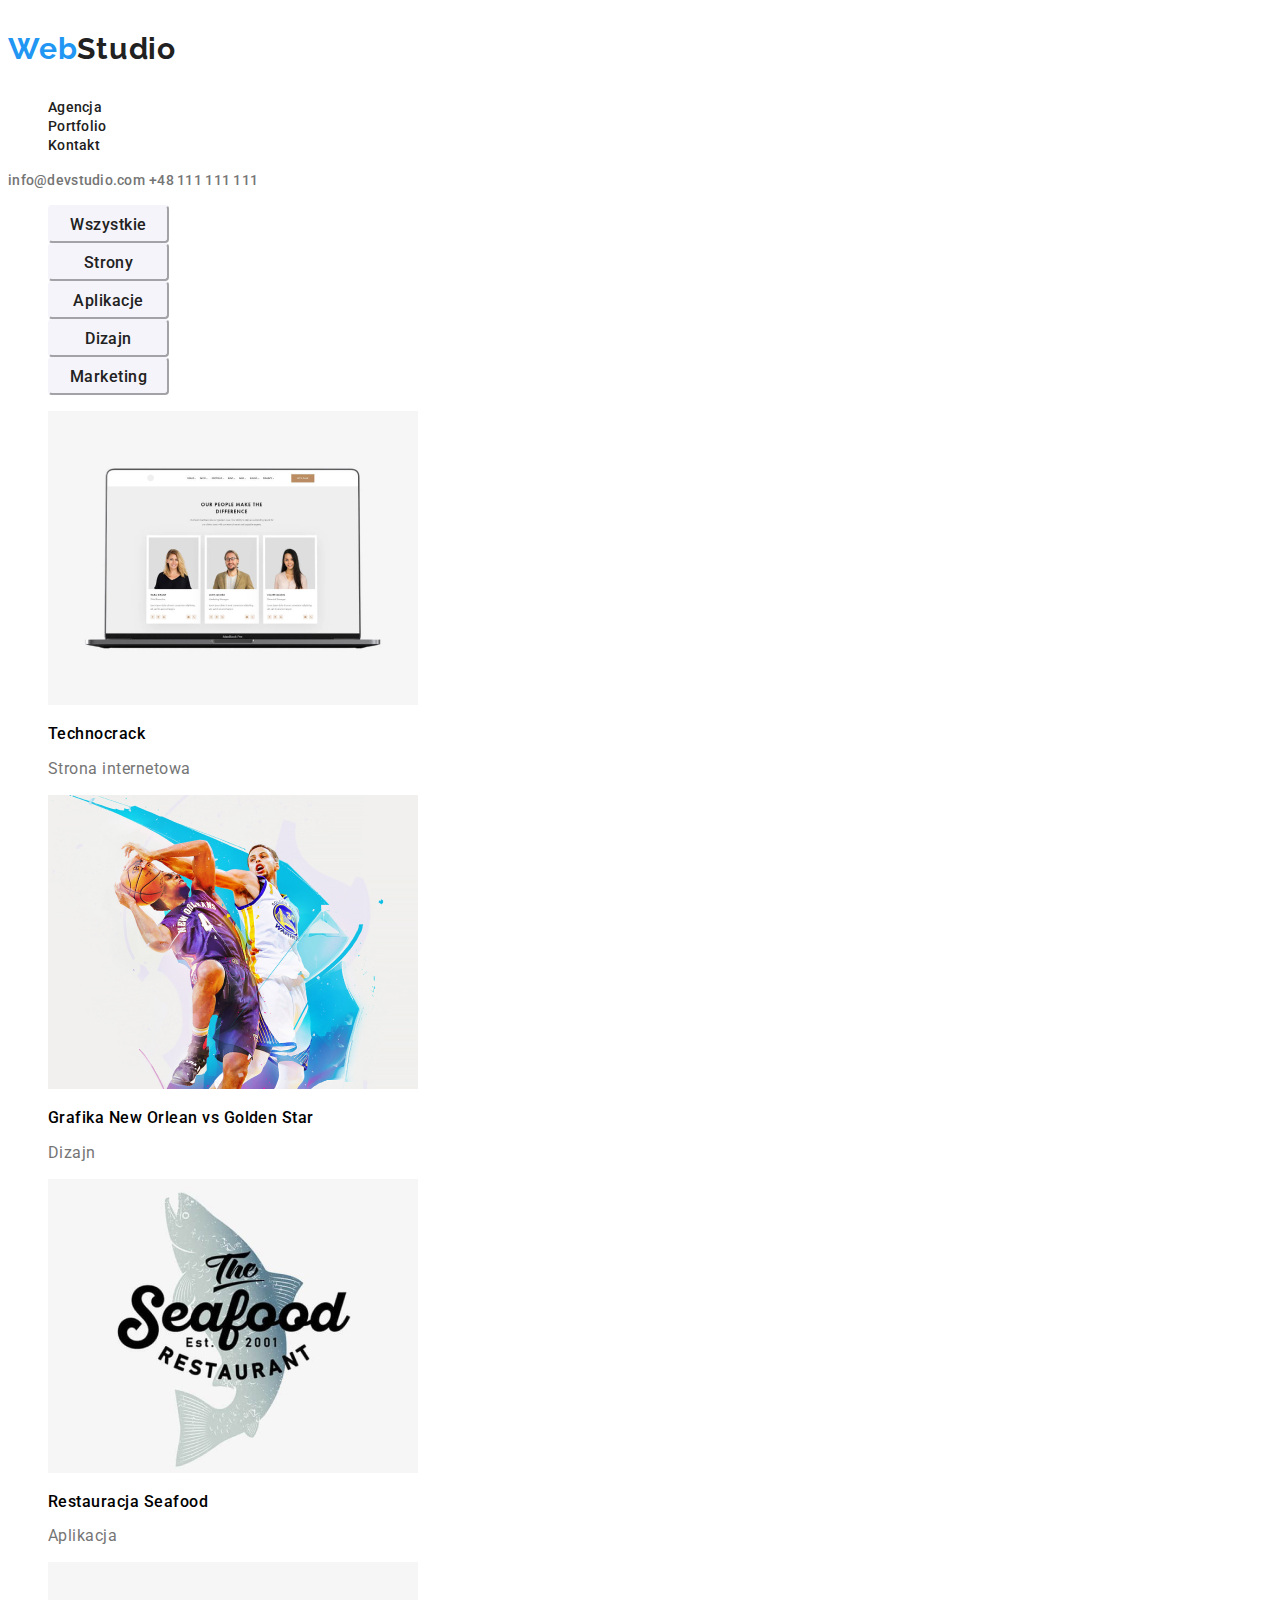
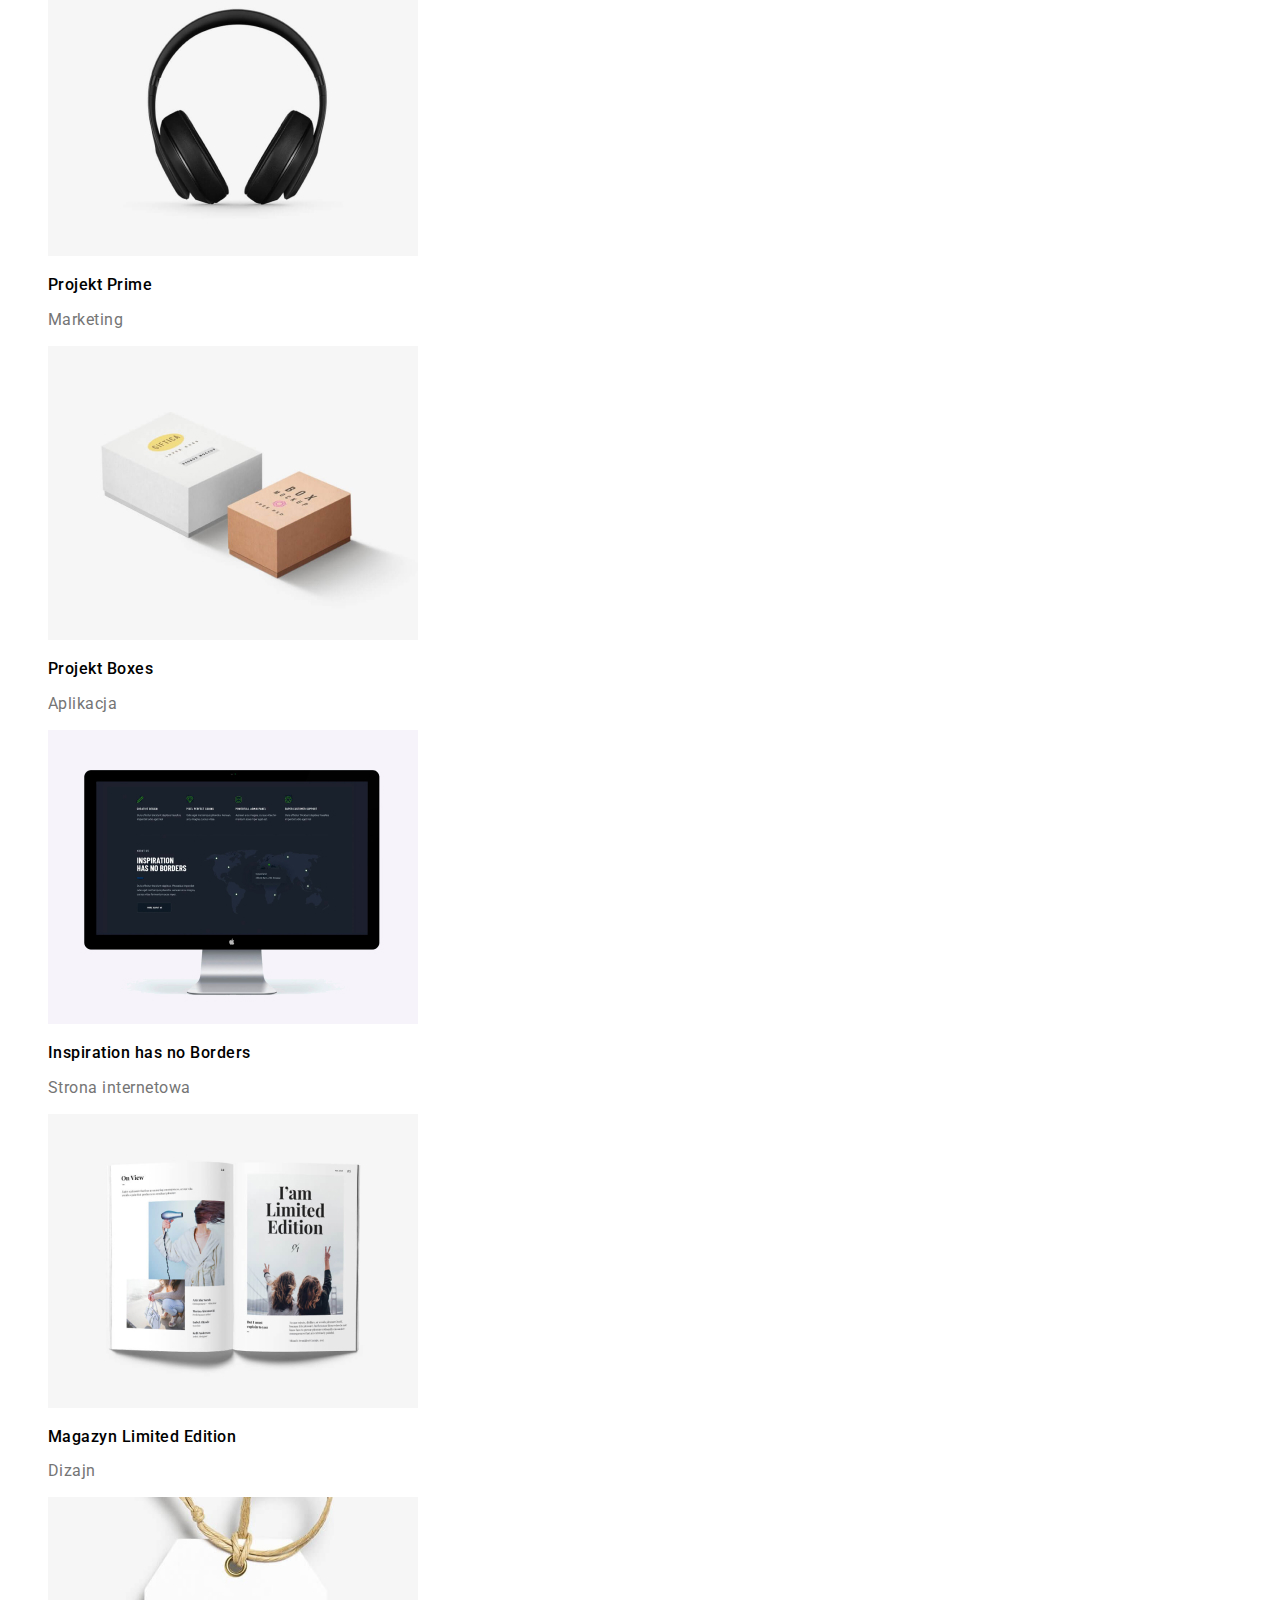
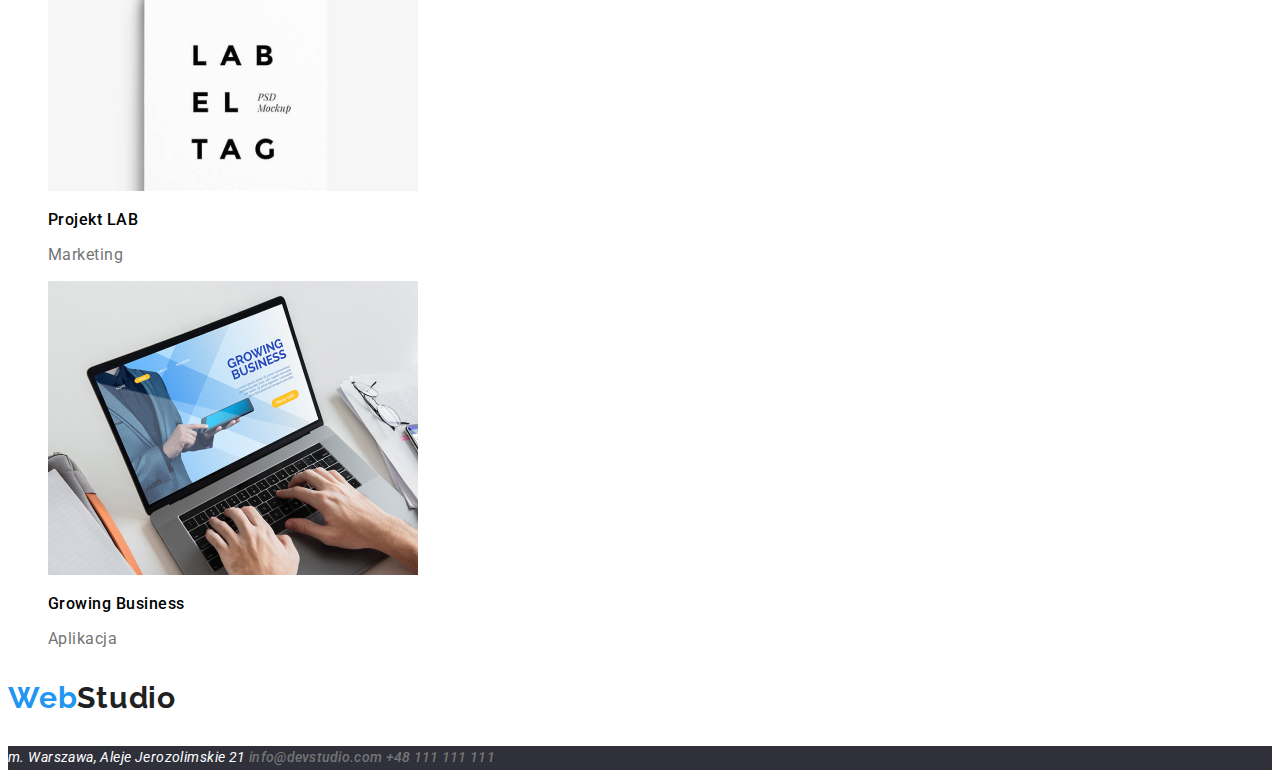
==== portfolio.html @ 77fe6448 "Add files via upload" ====
<!DOCTYPE html>
<html lang="pl">
    <head>
        <meta charset="UTF-8" />
        <meta http-equiv="X-UA-Compatible" content="IE=edge" />
        <meta name="viewport" content="width=device-width, initial-scale=1.0" />
        <title>WebStudio</title>
        <link rel="stylesheet" href="css/styles.css" />
        <link rel="preconnect" href="https://fonts.googleapis.com" />
        <link rel="preconnect" href="https://fonts.gstatic.com" crossorigin />
        <link
            href="https://fonts.googleapis.com/css2?family=Raleway:wght@700&family=Roboto:wght@400;500;700;900&display=swap"
            rel="stylesheet"
        />
    </head>
    <body>
        <header>
            <a href="index.html" class="logo-header">
                <h3><span class="logo-color">Web</span>Studio</h3></a
            >
            <nav>
                <ul>
                    <li><a href="#agencja" class="nav-links">Agencja</a></li>
                    <li>
                        <a href="portfolio.html" class="nav-links">Portfolio</a>
                    </li>
                    <li><a href="#kontakt" class="nav-links">Kontakt</a></li>
                </ul>
            </nav>
            <a href="mail:info@devstudio.com" class="contact-link"
                >info@devstudio.com</a
            >
            <a href="tel:+48111111111" class="contact-link">+48 111 111 111</a>
        </header>
        <main>
            <ul>
                <li>
                    <button type="button" class="portfolio-filter pointer">
                        Wszystkie
                    </button>
                </li>
                <li>
                    <button type="button" class="portfolio-filter pointer">
                        Strony
                    </button>
                </li>
                <li>
                    <button type="button" class="portfolio-filter pointer">
                        Aplikacje
                    </button>
                </li>
                <li>
                    <button type="button" class="portfolio-filter pointer">
                        Dizajn
                    </button>
                </li>
                <li>
                    <button type="button" class="portfolio-filter pointer">
                        Marketing
                    </button>
                </li>
            </ul>
            <section>
                <ul>
                    <li>
                        <div>
                            <img
                                src="images/main/portoflio/1technologia.jpg"
                                alt="Laptop z wyswietlona strona internetowa"
                                width="370"
                                height="294"
                            />
                            <p class="product-name">Technocrack</p>
                            <p class="product-field">Strona internetowa</p>
                        </div>
                    </li>
                    <li>
                        <div>
                            <img
                                src="images/main/portoflio/2grafika.jpg"
                                alt="Laptop z wyswietlona strona internetowa"
                                width="370"
                                height="294"
                            />
                            <p class="product-name">
                                Grafika New Orlean vs Golden Star
                            </p>
                            <p class="product-field">Dizajn</p>
                        </div>
                    </li>
                    <li>
                        <div>
                            <img
                                src="images/main/portoflio/3restauracja.jpg"
                                alt="Laptop z wyswietlona strona internetowa"
                                width="370"
                                height="294"
                            />
                            <p class="product-name">Restauracja Seafood</p>
                            <p class="product-field">Aplikacja</p>
                        </div>
                    </li>
                    <li>
                        <div>
                            <img
                                src="images/main/portoflio/4projektprime.jpg"
                                alt="Laptop z wyswietlona strona internetowa"
                                width="370"
                                height="294"
                            />
                            <p class="product-name">Projekt Prime</p>
                            <p class="product-field">Marketing</p>
                        </div>
                    </li>
                    <li>
                        <div>
                            <img
                                src="images/main/portoflio/5projektbox.jpg"
                                alt="Laptop z wyswietlona strona internetowa"
                                width="370"
                                height="294"
                            />
                            <p class="product-name">Projekt Boxes</p>
                            <p class="product-field">Aplikacja</p>
                        </div>
                    </li>
                    <li>
                        <div>
                            <img
                                src="images/main/portoflio/6inspiration.jpg"
                                alt="Laptop z wyswietlona strona internetowa"
                                width="370"
                                height="294"
                            />
                            <p class="product-name">
                                Inspiration has no Borders
                            </p>
                            <p class="product-field">Strona internetowa</p>
                        </div>
                    </li>
                    <li>
                        <div>
                            <img
                                src="images/main/portoflio/7magazyn.jpg"
                                alt="Laptop z wyswietlona strona internetowa"
                                width="370"
                                height="294"
                            />
                            <p class="product-name">Magazyn Limited Edition</p>
                            <p class="product-field">Dizajn</p>
                        </div>
                    </li>
                    <li>
                        <div>
                            <img
                                src="images/main/portoflio/8projektlab.jpg"
                                alt="Laptop z wyswietlona strona internetowa"
                                width="370"
                                height="294"
                            />
                            <p class="product-name">Projekt LAB</p>
                            <p class="product-field">Marketing</p>
                        </div>
                    </li>
                    <li>
                        <div>
                            <img
                                src="images/main/portoflio/9growing.jpg"
                                alt="Laptop z wyswietlona strona internetowa"
                                width="370"
                                height="294"
                            />
                            <p class="product-name">Growing Business</p>
                            <p class="product-field">Aplikacja</p>
                        </div>
                    </li>
                </ul>
            </section>
        </main>
        <footer>
            <a href="index.html" class="logo-header"
                ><h3 class="logo"><span class="logo-color">Web</span>Studio</h3>
            </a>
            <address class="address-text">
                m. Warszawa, Aleje Jerozolimskie 21

                <a href="mail:info@devstudio.com" class="contact-link"
                    >info@devstudio.com</a
                >
                <a href="tel:+48111111111" class="contact-link"
                    >+48 111 111 111</a
                >
            </address>
        </footer>
    </body>
</html>
---- css/styles.css ----
:root {
    --brand-color: #212121;
}
body {
    font-family: "Roboto", sans-serif;
    color: var (--brand-color);
}
ul {
    list-style-type: none;
}
.logo-color {
    color: #2196f3;
}

.logo-header {
    font-family: "Raleway";
    font-weight: 700;
    font-size: 26px;
    line-height: 1.19;
    letter-spacing: 0.03em;
    text-decoration: none;
    color: var(--brand-color);
}

.pointer {
    cursor: pointer;
}
.nav-links {
    font-weight: 500;
    font-size: 14px;
    line-height: 16px;
    letter-spacing: 0.02em;
    text-decoration: none;
    color: var(--brand-color);
}

.nav-links:hover {
    color: #2196f3;
}

.contact-link {
    font-weight: 500;
    font-size: 14px;
    line-height: 16px;
    letter-spacing: 0.02em;
    text-decoration: none;
    color: #757575;
}

.contact-link:hover {
    color: #2196f3;
}
.contact-link:focus {
    color: #2196f3;
}

.main-claim {
    font-weight: 900;
    font-size: 44px;
    line-height: 1.36;
    text-align: center;
    letter-spacing: 0.06em;
    text-transform: uppercase;

    color: #ffffff;
    background-color: #2f303a;
}

.first-cta {
    background: #2196f3;
    box-shadow: 0px 4px 4px rgba(0, 0, 0, 0.15);
    border-radius: 4px;
    border-color: #2196f3;
    width: 200px;
    height: 50px;

    font-weight: 700;
    font-size: 16px;
    line-height: 1.88;
    display: flex;
    align-items: center;
    text-align: center;
    letter-spacing: 0.06em;

    color: #ffffff;

    padding-left: 42px;
}

.article-title {
    font-weight: 700;
    font-size: 14px;
    line-height: 1.14;
    letter-spacing: 0.03em;
    text-transform: uppercase;
}

.article-text {
    font-size: 14px;
    line-height: 1.71;
    letter-spacing: 0.03em;
    color: #757575;
}

.section-title {
    font-weight: 700;
    font-size: 36px;
    line-height: 1.16;
    text-align: center;
    letter-spacing: 0.03em;
}

.person-name {
    font-weight: 500;
    font-size: 16px;
    line-height: 1.18;
    text-align: center;
    letter-spacing: 0.03em;
}

.person-position {
    font-size: 16px;
    line-height: 1.18;
    text-align: center;
    letter-spacing: 0.03em;
    color: #757575;
}

.address-text {
    font-size: 14px;
    line-height: 1.71;

    letter-spacing: 0.03em;
    background-color: #2f303a;
    color: #ffffff;
}

.product-name {
    font-weight: 500;
    font-size: 16px;
    line-height: 1.18;
    text-align: left;
    letter-spacing: 0.03em;
}

.product-field {
    font-size: 16px;
    line-height: 1.18;
    text-align: left;
    letter-spacing: 0.03em;
    color: #757575;
}

.portfolio-filter {
    background: #f5f4fa;
    border-radius: 4px;
    border-color: #f5f4fa;
    width: 121px;
    height: 38px;

    font-family: "Roboto";

    font-weight: 500;
    font-size: 16px;
    line-height: 1, 62;

    text-align: center;
    letter-spacing: 0.03em;

    color: var(--brand-color);
}

.portfolio-filter:active {
    background: #2196f3;
    box-shadow: 0px 3px 1px rgba(0, 0, 0, 0.1), 0px 1px 2px rgba(0, 0, 0, 0.08),
        0px 2px 2px rgba(0, 0, 0, 0.12);
    border-radius: 4px;
    border-color: #2196f3;

    font-family: "Roboto";

    font-weight: 500;
    font-size: 16px;
    line-height: 1.62;

    text-align: center;
    letter-spacing: 0.03em;

    color: #ffffff;
}
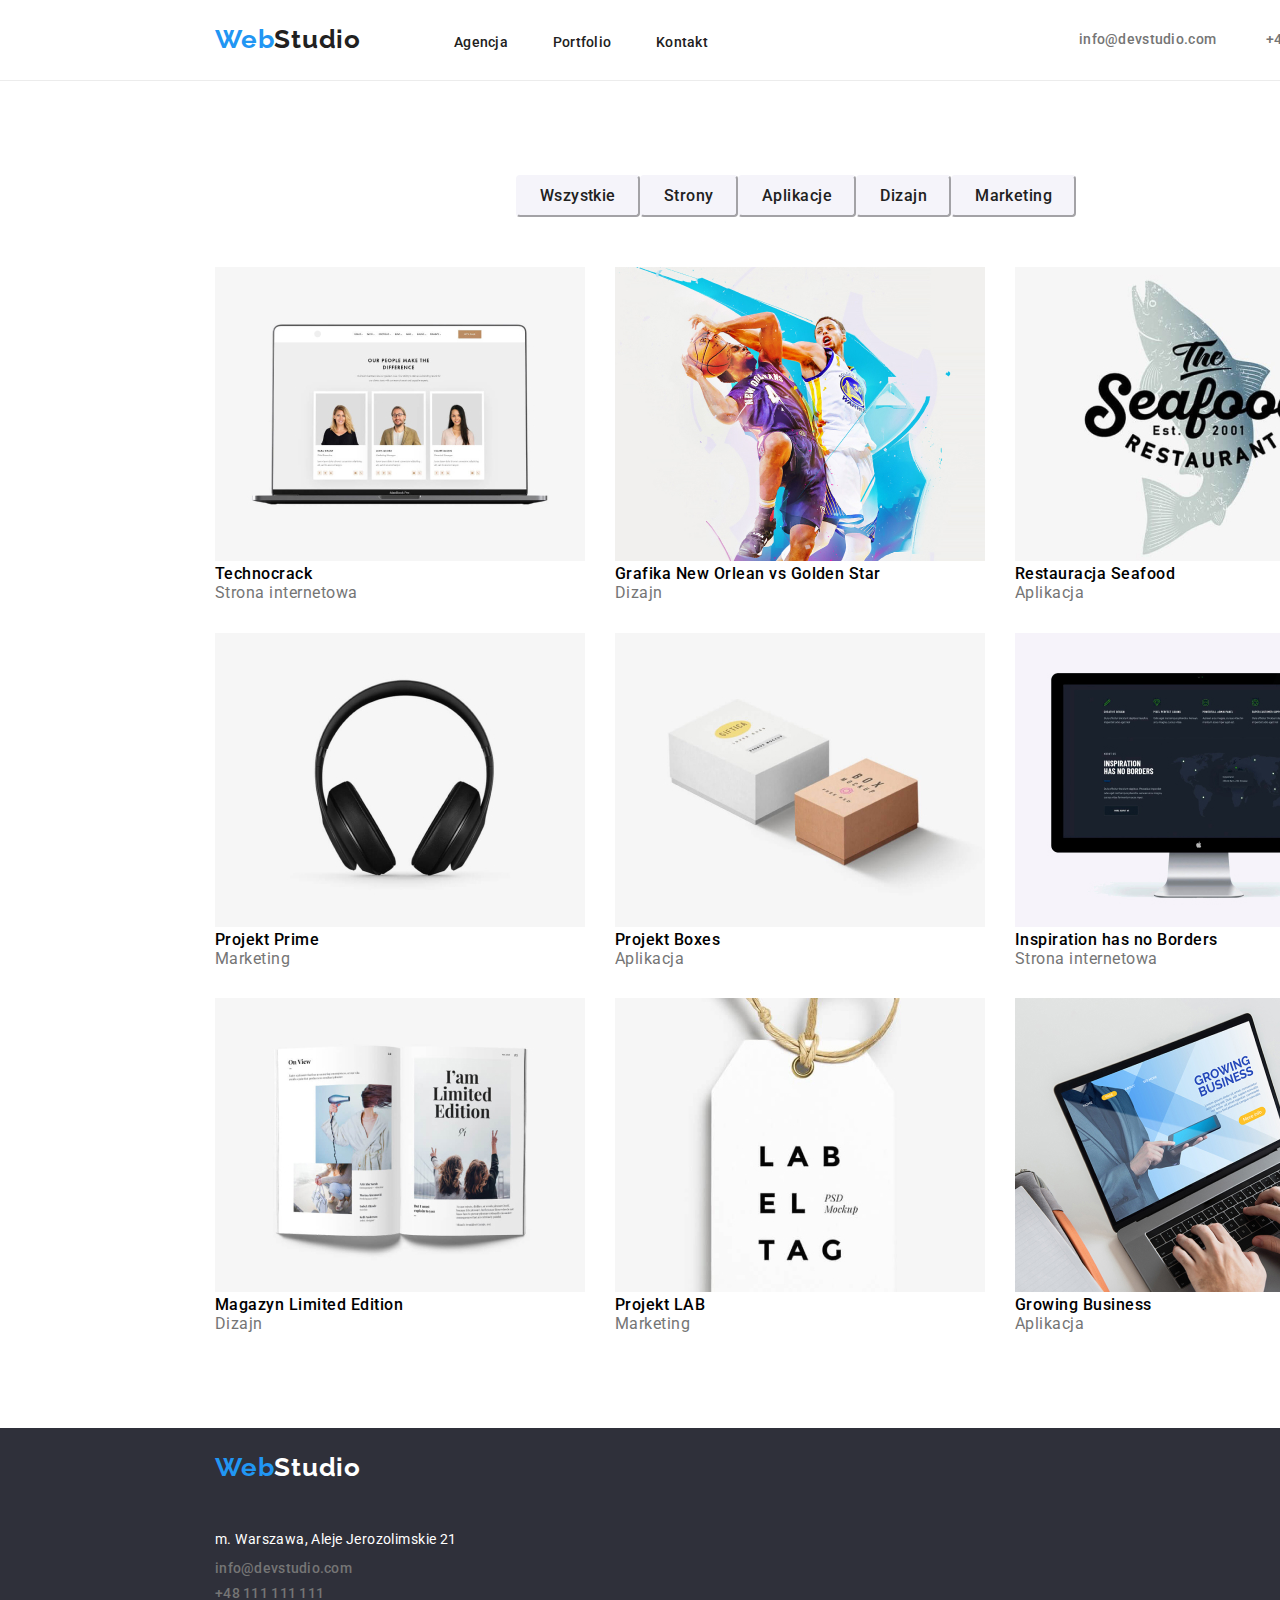
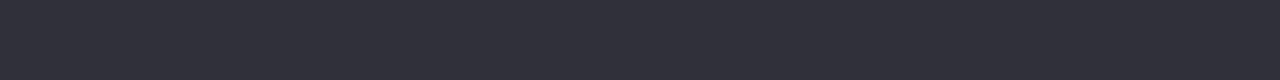
==== commit c4cb5629: "update files" ====
--- a/portfolio.html
+++ b/portfolio.html
@@ -14,183 +14,233 @@
         />
     </head>
     <body>
-        <header>
-            <a href="index.html" class="logo-header">
-                <h3><span class="logo-color">Web</span>Studio</h3></a
-            >
-            <nav>
-                <ul>
-                    <li><a href="#agencja" class="nav-links">Agencja</a></li>
-                    <li>
-                        <a href="portfolio.html" class="nav-links">Portfolio</a>
-                    </li>
-                    <li><a href="#kontakt" class="nav-links">Kontakt</a></li>
+        <div class="wrapper">
+            <header>
+                <div class="header-section">
+                    <a href="index.html" class="logo-header">
+                        <h3><span class="logo-color">Web</span>Studio</h3></a
+                    >
+                    <nav>
+                        <ul class="menu-list">
+                            <li>
+                                <a href="#agencja" class="nav-links agencja"
+                                    >Agencja</a
+                                >
+                            </li>
+                            <li>
+                                <a
+                                    href="portfolio.html"
+                                    class="nav-links portfolio"
+                                    >Portfolio</a
+                                >
+                            </li>
+                            <li>
+                                <a href="#kontakt" class="nav-links kontakt"
+                                    >Kontakt</a
+                                >
+                            </li>
+                        </ul>
+                    </nav>
+                    <a
+                        href="mail:info@devstudio.com"
+                        class="contact-link-header mail"
+                        >info@devstudio.com</a
+                    >
+                    <a href="tel:+48111111111" class="contact-link-header tel"
+                        >+48 111 111 111</a
+                    >
+                </div>
+            </header>
+
+            <main>
+                <ul class="portfolio-filter">
+                    <li>
+                        <button
+                            type="button"
+                            class="portfolio-button-filter pointer"
+                        >
+                            Wszystkie
+                        </button>
+                    </li>
+                    <li>
+                        <button
+                            type="button"
+                            class="portfolio-button-filter pointer"
+                        >
+                            Strony
+                        </button>
+                    </li>
+                    <li>
+                        <button
+                            type="button"
+                            class="portfolio-button-filter pointer"
+                        >
+                            Aplikacje
+                        </button>
+                    </li>
+                    <li>
+                        <button
+                            type="button"
+                            class="portfolio-button-filter pointer"
+                        >
+                            Dizajn
+                        </button>
+                    </li>
+                    <li>
+                        <button
+                            type="button"
+                            class="portfolio-button-filter pointer"
+                        >
+                            Marketing
+                        </button>
+                    </li>
                 </ul>
-            </nav>
-            <a href="mail:info@devstudio.com" class="contact-link"
-                >info@devstudio.com</a
-            >
-            <a href="tel:+48111111111" class="contact-link">+48 111 111 111</a>
-        </header>
-        <main>
-            <ul>
-                <li>
-                    <button type="button" class="portfolio-filter pointer">
-                        Wszystkie
-                    </button>
-                </li>
-                <li>
-                    <button type="button" class="portfolio-filter pointer">
-                        Strony
-                    </button>
-                </li>
-                <li>
-                    <button type="button" class="portfolio-filter pointer">
-                        Aplikacje
-                    </button>
-                </li>
-                <li>
-                    <button type="button" class="portfolio-filter pointer">
-                        Dizajn
-                    </button>
-                </li>
-                <li>
-                    <button type="button" class="portfolio-filter pointer">
-                        Marketing
-                    </button>
-                </li>
-            </ul>
-            <section>
-                <ul>
-                    <li>
-                        <div>
-                            <img
-                                src="images/main/portoflio/1technologia.jpg"
-                                alt="Laptop z wyswietlona strona internetowa"
-                                width="370"
-                                height="294"
-                            />
-                            <p class="product-name">Technocrack</p>
-                            <p class="product-field">Strona internetowa</p>
-                        </div>
-                    </li>
-                    <li>
-                        <div>
-                            <img
-                                src="images/main/portoflio/2grafika.jpg"
-                                alt="Laptop z wyswietlona strona internetowa"
-                                width="370"
-                                height="294"
-                            />
-                            <p class="product-name">
-                                Grafika New Orlean vs Golden Star
-                            </p>
-                            <p class="product-field">Dizajn</p>
-                        </div>
-                    </li>
-                    <li>
-                        <div>
-                            <img
-                                src="images/main/portoflio/3restauracja.jpg"
-                                alt="Laptop z wyswietlona strona internetowa"
-                                width="370"
-                                height="294"
-                            />
-                            <p class="product-name">Restauracja Seafood</p>
-                            <p class="product-field">Aplikacja</p>
-                        </div>
-                    </li>
-                    <li>
-                        <div>
-                            <img
-                                src="images/main/portoflio/4projektprime.jpg"
-                                alt="Laptop z wyswietlona strona internetowa"
-                                width="370"
-                                height="294"
-                            />
-                            <p class="product-name">Projekt Prime</p>
-                            <p class="product-field">Marketing</p>
-                        </div>
-                    </li>
-                    <li>
-                        <div>
-                            <img
-                                src="images/main/portoflio/5projektbox.jpg"
-                                alt="Laptop z wyswietlona strona internetowa"
-                                width="370"
-                                height="294"
-                            />
-                            <p class="product-name">Projekt Boxes</p>
-                            <p class="product-field">Aplikacja</p>
-                        </div>
-                    </li>
-                    <li>
-                        <div>
-                            <img
-                                src="images/main/portoflio/6inspiration.jpg"
-                                alt="Laptop z wyswietlona strona internetowa"
-                                width="370"
-                                height="294"
-                            />
-                            <p class="product-name">
-                                Inspiration has no Borders
-                            </p>
-                            <p class="product-field">Strona internetowa</p>
-                        </div>
-                    </li>
-                    <li>
-                        <div>
-                            <img
-                                src="images/main/portoflio/7magazyn.jpg"
-                                alt="Laptop z wyswietlona strona internetowa"
-                                width="370"
-                                height="294"
-                            />
-                            <p class="product-name">Magazyn Limited Edition</p>
-                            <p class="product-field">Dizajn</p>
-                        </div>
-                    </li>
-                    <li>
-                        <div>
-                            <img
-                                src="images/main/portoflio/8projektlab.jpg"
-                                alt="Laptop z wyswietlona strona internetowa"
-                                width="370"
-                                height="294"
-                            />
-                            <p class="product-name">Projekt LAB</p>
-                            <p class="product-field">Marketing</p>
-                        </div>
-                    </li>
-                    <li>
-                        <div>
-                            <img
-                                src="images/main/portoflio/9growing.jpg"
-                                alt="Laptop z wyswietlona strona internetowa"
-                                width="370"
-                                height="294"
-                            />
-                            <p class="product-name">Growing Business</p>
-                            <p class="product-field">Aplikacja</p>
-                        </div>
-                    </li>
-                </ul>
-            </section>
-        </main>
-        <footer>
-            <a href="index.html" class="logo-header"
-                ><h3 class="logo"><span class="logo-color">Web</span>Studio</h3>
-            </a>
-            <address class="address-text">
-                m. Warszawa, Aleje Jerozolimskie 21
+                <section>
+                    <div class="container">
+                        <ul class="card-set">
+                            <li class="card-item">
+                                <div>
+                                    <img
+                                        src="images/main/portoflio/1technologia.jpg"
+                                        alt="Laptop z wyswietlona strona internetowa"
+                                        width="370"
+                                        height="294"
+                                    />
+                                    <p class="product-name">Technocrack</p>
+                                    <p class="product-field">
+                                        Strona internetowa
+                                    </p>
+                                </div>
+                            </li>
+                            <li>
+                                <div>
+                                    <img
+                                        src="images/main/portoflio/2grafika.jpg"
+                                        alt="Laptop z wyswietlona strona internetowa"
+                                        width="370"
+                                        height="294"
+                                    />
+                                    <p class="product-name">
+                                        Grafika New Orlean vs Golden Star
+                                    </p>
+                                    <p class="product-field">Dizajn</p>
+                                </div>
+                            </li>
+                            <li>
+                                <div>
+                                    <img
+                                        src="images/main/portoflio/3restauracja.jpg"
+                                        alt="Laptop z wyswietlona strona internetowa"
+                                        width="370"
+                                        height="294"
+                                    />
+                                    <p class="product-name">
+                                        Restauracja Seafood
+                                    </p>
+                                    <p class="product-field">Aplikacja</p>
+                                </div>
+                            </li>
+                            <li>
+                                <div>
+                                    <img
+                                        src="images/main/portoflio/4projektprime.jpg"
+                                        alt="Laptop z wyswietlona strona internetowa"
+                                        width="370"
+                                        height="294"
+                                    />
+                                    <p class="product-name">Projekt Prime</p>
+                                    <p class="product-field">Marketing</p>
+                                </div>
+                            </li>
+                            <li>
+                                <div>
+                                    <img
+                                        src="images/main/portoflio/5projektbox.jpg"
+                                        alt="Laptop z wyswietlona strona internetowa"
+                                        width="370"
+                                        height="294"
+                                    />
+                                    <p class="product-name">Projekt Boxes</p>
+                                    <p class="product-field">Aplikacja</p>
+                                </div>
+                            </li>
+                            <li>
+                                <div>
+                                    <img
+                                        src="images/main/portoflio/6inspiration.jpg"
+                                        alt="Laptop z wyswietlona strona internetowa"
+                                        width="370"
+                                        height="294"
+                                    />
+                                    <p class="product-name">
+                                        Inspiration has no Borders
+                                    </p>
+                                    <p class="product-field">
+                                        Strona internetowa
+                                    </p>
+                                </div>
+                            </li>
+                            <li>
+                                <div>
+                                    <img
+                                        src="images/main/portoflio/7magazyn.jpg"
+                                        alt="Laptop z wyswietlona strona internetowa"
+                                        width="370"
+                                        height="294"
+                                    />
+                                    <p class="product-name">
+                                        Magazyn Limited Edition
+                                    </p>
+                                    <p class="product-field">Dizajn</p>
+                                </div>
+                            </li>
+                            <li>
+                                <div>
+                                    <img
+                                        src="images/main/portoflio/8projektlab.jpg"
+                                        alt="Laptop z wyswietlona strona internetowa"
+                                        width="370"
+                                        height="294"
+                                    />
+                                    <p class="product-name">Projekt LAB</p>
+                                    <p class="product-field">Marketing</p>
+                                </div>
+                            </li>
+                            <li>
+                                <div>
+                                    <img
+                                        src="images/main/portoflio/9growing.jpg"
+                                        alt="Laptop z wyswietlona strona internetowa"
+                                        width="370"
+                                        height="294"
+                                    />
+                                    <p class="product-name">Growing Business</p>
+                                    <p class="product-field">Aplikacja</p>
+                                </div>
+                            </li>
+                        </ul>
+                    </div>
+                </section>
+            </main>
+            <footer>
+                <div class="footer-section">
+                    <a href="#" class="logo-footer"
+                        ><h3><span class="logo-color">Web</span>Studio</h3>
+                    </a>
+                    <address class="address-text">
+                        m. Warszawa, Aleje Jerozolimskie 21
+                    </address>
 
-                <a href="mail:info@devstudio.com" class="contact-link"
-                    >info@devstudio.com</a
-                >
-                <a href="tel:+48111111111" class="contact-link"
-                    >+48 111 111 111</a
-                >
-            </address>
-        </footer>
+                    <a
+                        href="mail:info@devstudio.com"
+                        class="contact-link-footer"
+                        >info@devstudio.com</a
+                    >
+                    <a href="tel:+48111111111" class="contact-link-footer"
+                        >+48 111 111 111</a
+                    >
+                </div>
+            </footer>
+        </div>
     </body>
 </html>
--- a/css/styles.css
+++ b/css/styles.css
@@ -1,17 +1,49 @@
 :root {
     --brand-color: #212121;
+}
+* {
+    margin: 0;
+    padding: 0;
 }
 body {
     font-family: "Roboto", sans-serif;
     color: var (--brand-color);
 }
+.wrapper {
+    max-width: 1600px;
+}
 ul {
     list-style-type: none;
 }
+.header-section {
+    display: flex;
+    width: 1200px;
+    height: 80px;
+    padding-left: 215px;
+    padding-right: 215px;
+
+    border-bottom: 1px solid #ececec;
+}
+.menu-list {
+    display: flex;
+    width: 254px;
+    justify-content: space-between;
+    margin-top: 32px;
+    margin-bottom: 32px;
+    margin-right: 371px;
+}
 .logo-color {
     color: #2196f3;
 }
 
+/*zadziałało h3, ale czemu musiałam to zrobić, żeby czcionkę wyświetlało 26px ?*/
+
+h3 {
+    font-size: 26px;
+    margin-top: 24px;
+    margin-bottom: 25px;
+    margin-right: 93px;
+}
 .logo-header {
     font-family: "Raleway";
     font-weight: 700;
@@ -21,14 +53,13 @@
     text-decoration: none;
     color: var(--brand-color);
 }
-
 .pointer {
     cursor: pointer;
 }
 .nav-links {
     font-weight: 500;
     font-size: 14px;
-    line-height: 16px;
+    line-height: 1.14;
     letter-spacing: 0.02em;
     text-decoration: none;
     color: var(--brand-color);
@@ -38,13 +69,15 @@
     color: #2196f3;
 }
 
-.contact-link {
-    font-weight: 500;
-    font-size: 14px;
-    line-height: 16px;
+.contact-link-header {
+    font-weight: 500;
+    font-size: 14px;
+    line-height: 1.14;
     letter-spacing: 0.02em;
     text-decoration: none;
     color: #757575;
+    margin-top: 32px;
+    margin-bottom: 32px;
 }
 
 .contact-link:hover {
@@ -54,19 +87,39 @@
     color: #2196f3;
 }
 
+.tel {
+    padding-left: 50px;
+}
+
+.main-board {
+    display: flex;
+    flex-direction: column;
+    width: 1600px;
+    height: 600px;
+    background-color: #2f303a;
+    align-items: center;
+    text-align: center;
+    align-content: center;
+}
 .main-claim {
     font-weight: 900;
     font-size: 44px;
     line-height: 1.36;
-    text-align: center;
+
+    margin-top: 200px;
+    margin-bottom: 30px;
     letter-spacing: 0.06em;
     text-transform: uppercase;
 
     color: #ffffff;
-    background-color: #2f303a;
 }
 
 .first-cta {
+    display: flex;
+    align-items: center;
+    justify-content: center;
+    letter-spacing: 0.06em;
+
     background: #2196f3;
     box-shadow: 0px 4px 4px rgba(0, 0, 0, 0.15);
     border-radius: 4px;
@@ -77,22 +130,27 @@
     font-weight: 700;
     font-size: 16px;
     line-height: 1.88;
-    display: flex;
-    align-items: center;
-    text-align: center;
+
     letter-spacing: 0.06em;
 
     color: #ffffff;
-
-    padding-left: 42px;
-}
-
+}
+.article-list {
+    display: flex;
+    justify-content: space-between;
+    max-width: 1600px;
+    margin: 94px 215px 0px 215px;
+}
+.article-items {
+    width: 270px;
+}
 .article-title {
     font-weight: 700;
     font-size: 14px;
     line-height: 1.14;
     letter-spacing: 0.03em;
     text-transform: uppercase;
+    padding-bottom: 10px;
 }
 
 .article-text {
@@ -108,14 +166,23 @@
     line-height: 1.16;
     text-align: center;
     letter-spacing: 0.03em;
-}
-
+    padding-top: 94px;
+}
+
+.photo-links {
+    display: flex;
+    justify-content: space-between;
+    margin: 50px 215px 94px 215px;
+    width: 1170px;
+}
 .person-name {
     font-weight: 500;
     font-size: 16px;
     line-height: 1.18;
     text-align: center;
     letter-spacing: 0.03em;
+    margin-top: 30px;
+    margin-bottom: 10px;
 }
 
 .person-position {
@@ -125,16 +192,72 @@
     letter-spacing: 0.03em;
     color: #757575;
 }
-
+.team-section {
+    width: 1600px;
+    height: 648px;
+    background: #f5f4fa;
+}
+.team {
+    display: flex;
+    flex-direction: row;
+    justify-content: space-between;
+    max-width: 1170px;
+    margin: 50px 215px 94px 215px;
+}
+.team-item {
+    display: flex;
+    flex-direction: column;
+
+    width: 270px;
+    height: 368px;
+    left: 215px;
+    top: 1635px;
+
+    background: #ffffff;
+    /* material shadow v1 */
+
+    box-shadow: 0px 1px 3px rgba(0, 0, 0, 0.12), 0px 1px 1px rgba(0, 0, 0, 0.14),
+        0px 2px 1px rgba(0, 0, 0, 0.2);
+    border-radius: 0px 0px 4px 4px;
+}
+
+.footer-section {
+    display: flex;
+    flex-direction: column;
+    background-color: #2f303a;
+    height: 252px;
+    padding-left: 215px;
+}
+.logo-footer {
+    font-family: "Raleway";
+    font-weight: 700;
+    font-size: 26px;
+    line-height: 1.19;
+    letter-spacing: 0.03em;
+    text-decoration: none;
+    color: #ffffff;
+}
 .address-text {
     font-size: 14px;
     line-height: 1.71;
-
-    letter-spacing: 0.03em;
-    background-color: #2f303a;
-    color: #ffffff;
-}
-
+    font-style: normal;
+    letter-spacing: 0.03em;
+
+    color: #ffffff;
+    padding-top: 20px;
+}
+
+.contact-link-footer {
+    font-weight: 500;
+    font-size: 14px;
+    line-height: 1.14;
+    letter-spacing: 0.02em;
+    text-decoration: none;
+    color: #757575;
+    padding-top: 9px;
+}
+
+/* portolio.html */
 .product-name {
     font-weight: 500;
     font-size: 16px;
@@ -151,40 +274,55 @@
     color: #757575;
 }
 
-.portfolio-filter {
+.portfolio-button-filter {
     background: #f5f4fa;
     border-radius: 4px;
     border-color: #f5f4fa;
-    width: 121px;
-    height: 38px;
 
     font-family: "Roboto";
-
-    font-weight: 500;
-    font-size: 16px;
-    line-height: 1, 62;
-
-    text-align: center;
-    letter-spacing: 0.03em;
-
+    font-weight: 500;
+    font-size: 16px;
+    line-height: 1.62;
+
+    text-align: center;
+    letter-spacing: 0.03em;
+    padding: 6px 22px 6px 22px;
     color: var(--brand-color);
 }
 
-.portfolio-filter:active {
+.portfolio-button-filter:active {
     background: #2196f3;
     box-shadow: 0px 3px 1px rgba(0, 0, 0, 0.1), 0px 1px 2px rgba(0, 0, 0, 0.08),
         0px 2px 2px rgba(0, 0, 0, 0.12);
     border-radius: 4px;
     border-color: #2196f3;
-
-    font-family: "Roboto";
-
-    font-weight: 500;
-    font-size: 16px;
-    line-height: 1.62;
-
-    text-align: center;
-    letter-spacing: 0.03em;
-
-    color: #ffffff;
-}
+    color: #ffffff;
+}
+
+.portfolio-filter {
+    display: flex;
+    flex-direction: row;
+    width: 572px;
+    justify-content: center;
+    margin-top: 94px;
+    margin-left: 510px;
+}
+.container {
+    display: flex;
+    flex-wrap: wrap;
+    width: 1170px;
+    justify-content: center;
+    margin-left: 215px;
+    margin-top: 50px;
+    margin-bottom: 94px;
+}
+.card-set {
+    display: flex;
+    /* Make a flex container multiline */
+    flex-wrap: wrap;
+    /* Set gap between rows and columns */
+
+    gap: 30px;
+    padding: 0;
+    list-style: none;
+}
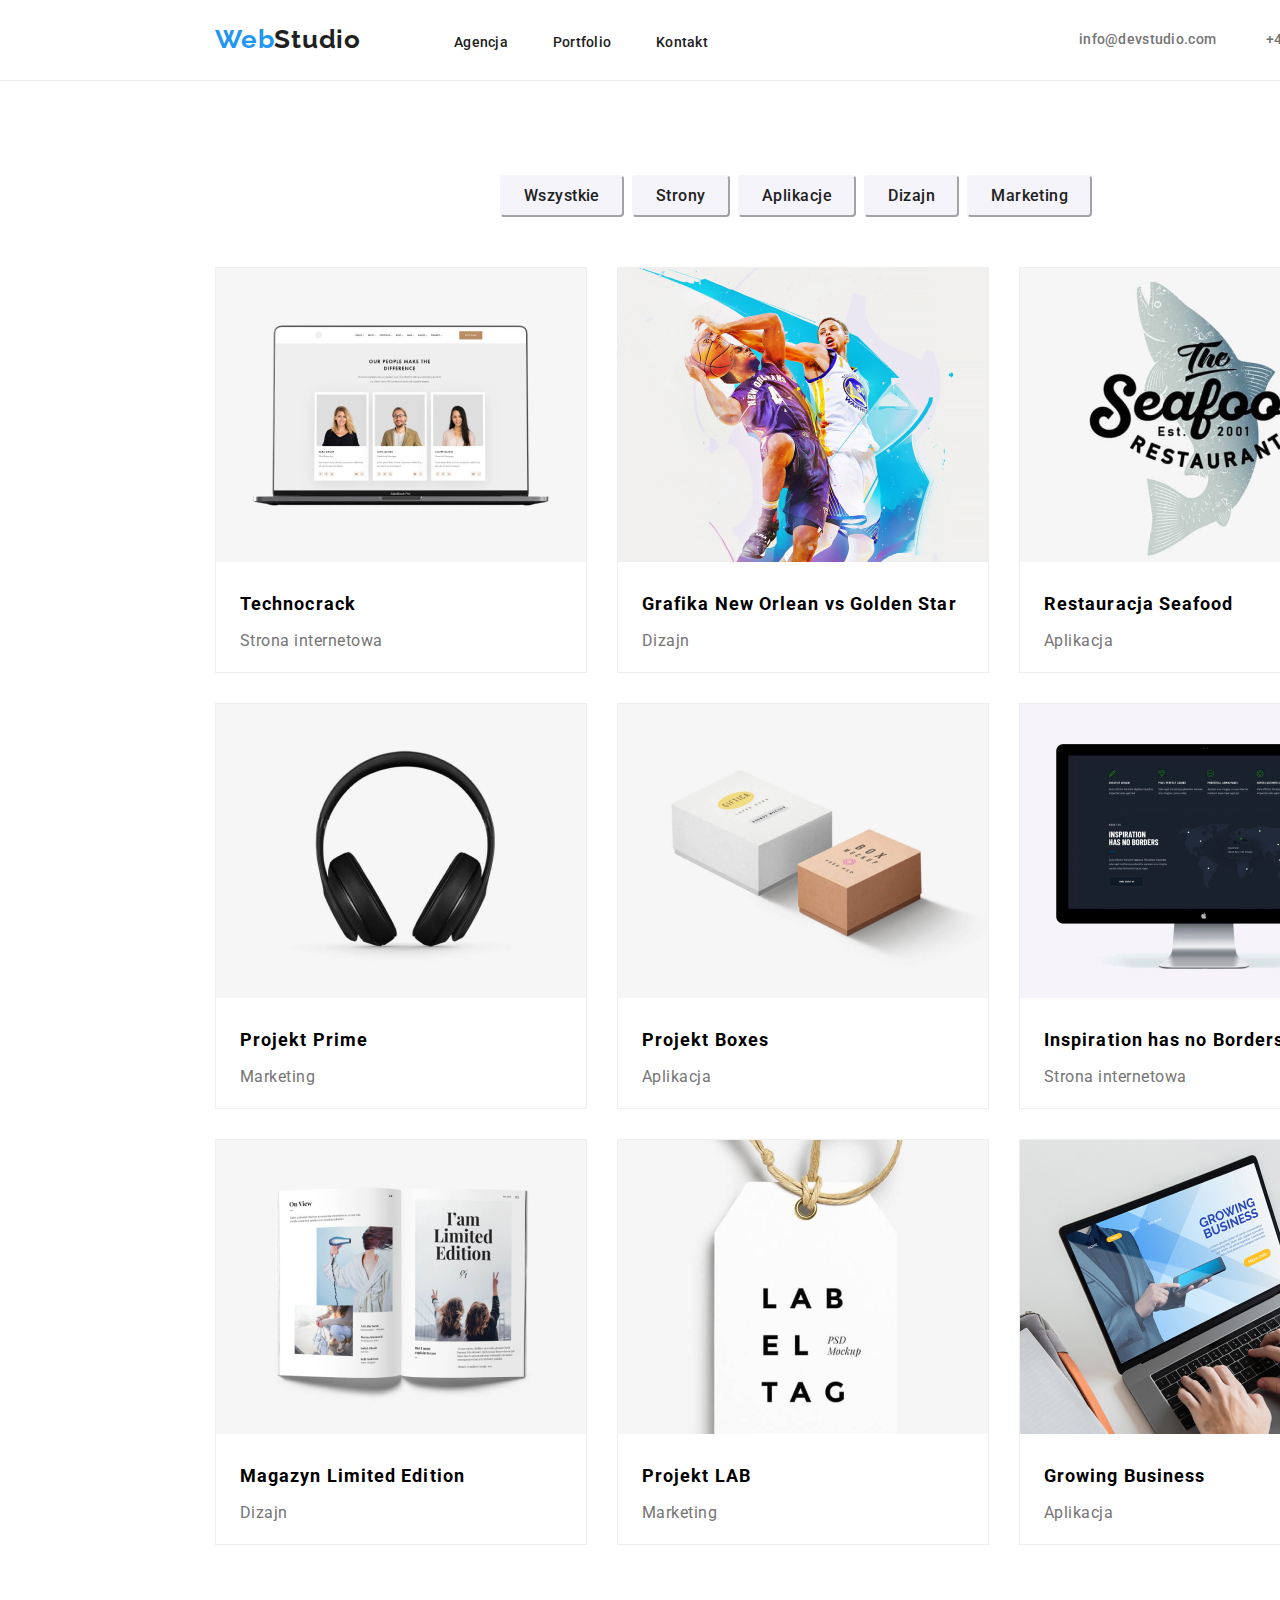
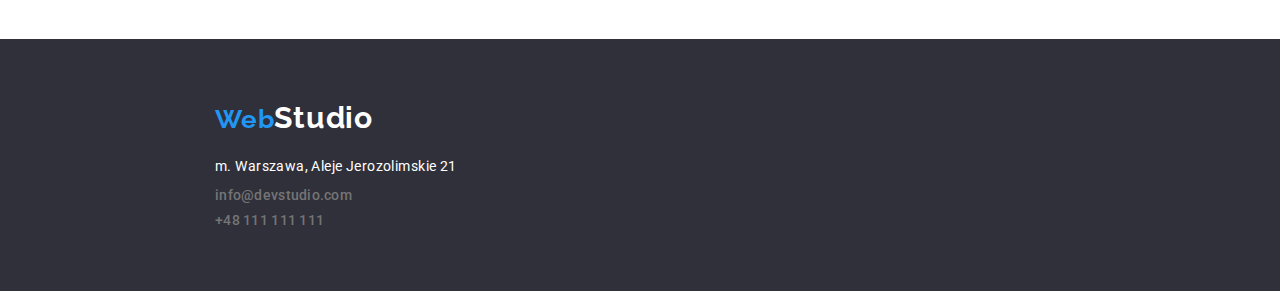
==== commit 0fc16c9f: "update" ====
--- a/portfolio.html
+++ b/portfolio.html
@@ -18,7 +18,9 @@
             <header>
                 <div class="header-section">
                     <a href="index.html" class="logo-header">
-                        <h3><span class="logo-color">Web</span>Studio</h3></a
+                        <h3 class="logo-style">
+                            <span class="logo-color">Web</span>Studio
+                        </h3></a
                     >
                     <nav>
                         <ul class="menu-list">
@@ -112,11 +114,11 @@
                                     </p>
                                 </div>
                             </li>
-                            <li>
+                            <li class="card-item">
                                 <div>
                                     <img
                                         src="images/main/portoflio/2grafika.jpg"
-                                        alt="Laptop z wyswietlona strona internetowa"
+                                        alt="Grafika przedstawia dwóch koszykarzy."
                                         width="370"
                                         height="294"
                                     />
@@ -126,11 +128,11 @@
                                     <p class="product-field">Dizajn</p>
                                 </div>
                             </li>
-                            <li>
+                            <li class="card-item">
                                 <div>
                                     <img
                                         src="images/main/portoflio/3restauracja.jpg"
-                                        alt="Laptop z wyswietlona strona internetowa"
+                                        alt="Logo restauracji Seafood"
                                         width="370"
                                         height="294"
                                     />
@@ -140,7 +142,7 @@
                                     <p class="product-field">Aplikacja</p>
                                 </div>
                             </li>
-                            <li>
+                            <li class="card-item">
                                 <div>
                                     <img
                                         src="images/main/portoflio/4projektprime.jpg"
@@ -152,7 +154,7 @@
                                     <p class="product-field">Marketing</p>
                                 </div>
                             </li>
-                            <li>
+                            <li class="card-item">
                                 <div>
                                     <img
                                         src="images/main/portoflio/5projektbox.jpg"
@@ -164,7 +166,7 @@
                                     <p class="product-field">Aplikacja</p>
                                 </div>
                             </li>
-                            <li>
+                            <li class="card-item">
                                 <div>
                                     <img
                                         src="images/main/portoflio/6inspiration.jpg"
@@ -180,7 +182,7 @@
                                     </p>
                                 </div>
                             </li>
-                            <li>
+                            <li class="card-item">
                                 <div>
                                     <img
                                         src="images/main/portoflio/7magazyn.jpg"
@@ -194,7 +196,7 @@
                                     <p class="product-field">Dizajn</p>
                                 </div>
                             </li>
-                            <li>
+                            <li class="card-item">
                                 <div>
                                     <img
                                         src="images/main/portoflio/8projektlab.jpg"
@@ -206,7 +208,7 @@
                                     <p class="product-field">Marketing</p>
                                 </div>
                             </li>
-                            <li>
+                            <li class="card-item">
                                 <div>
                                     <img
                                         src="images/main/portoflio/9growing.jpg"
--- a/css/styles.css
+++ b/css/styles.css
@@ -32,26 +32,25 @@
     margin-bottom: 32px;
     margin-right: 371px;
 }
+.logo-style {
+    font-size: 26px;
+}
 .logo-color {
     color: #2196f3;
-}
-
-/*zadziałało h3, ale czemu musiałam to zrobić, żeby czcionkę wyświetlało 26px ?*/
-
-h3 {
     font-size: 26px;
+}
+
+.logo-header {
+    font-family: "Raleway";
+    font-weight: 700;
+    font-size: 26px;
+    line-height: 1.19;
+    letter-spacing: 0.03em;
+    text-decoration: none;
+    color: var(--brand-color);
     margin-top: 24px;
     margin-bottom: 25px;
     margin-right: 93px;
-}
-.logo-header {
-    font-family: "Raleway";
-    font-weight: 700;
-    font-size: 26px;
-    line-height: 1.19;
-    letter-spacing: 0.03em;
-    text-decoration: none;
-    color: var(--brand-color);
 }
 .pointer {
     cursor: pointer;
@@ -214,8 +213,6 @@
     top: 1635px;
 
     background: #ffffff;
-    /* material shadow v1 */
-
     box-shadow: 0px 1px 3px rgba(0, 0, 0, 0.12), 0px 1px 1px rgba(0, 0, 0, 0.14),
         0px 2px 1px rgba(0, 0, 0, 0.2);
     border-radius: 0px 0px 4px 4px;
@@ -236,6 +233,7 @@
     letter-spacing: 0.03em;
     text-decoration: none;
     color: #ffffff;
+    margin-top: 60px;
 }
 .address-text {
     font-size: 14px;
@@ -259,19 +257,23 @@
 
 /* portolio.html */
 .product-name {
-    font-weight: 500;
-    font-size: 16px;
-    line-height: 1.18;
+    font-weight: 700;
+    font-size: 18px;
+    line-height: 2;
     text-align: left;
-    letter-spacing: 0.03em;
+    letter-spacing: 0.06em;
+    margin-left: 24px;
+    margin-top: 20px;
 }
 
 .product-field {
     font-size: 16px;
-    line-height: 1.18;
+    line-height: 1.88;
     text-align: left;
     letter-spacing: 0.03em;
     color: #757575;
+    margin-left: 24px;
+    margin-top: 4px;
 }
 
 .portfolio-button-filter {
@@ -299,6 +301,10 @@
     color: #ffffff;
 }
 
+.portfolio-button-filter:visited {
+    background-color: #2196f3;
+    color: #ffffff;
+}
 .portfolio-filter {
     display: flex;
     flex-direction: row;
@@ -306,11 +312,12 @@
     justify-content: center;
     margin-top: 94px;
     margin-left: 510px;
+    gap: 8px;
 }
 .container {
     display: flex;
     flex-wrap: wrap;
-    width: 1170px;
+    width: 1200px;
     justify-content: center;
     margin-left: 215px;
     margin-top: 50px;
@@ -326,3 +333,9 @@
     padding: 0;
     list-style: none;
 }
+.card-item {
+    width: 370px;
+    height: 404px;
+    background: #ffffff;
+    border: 1px solid #eeeeee;
+}
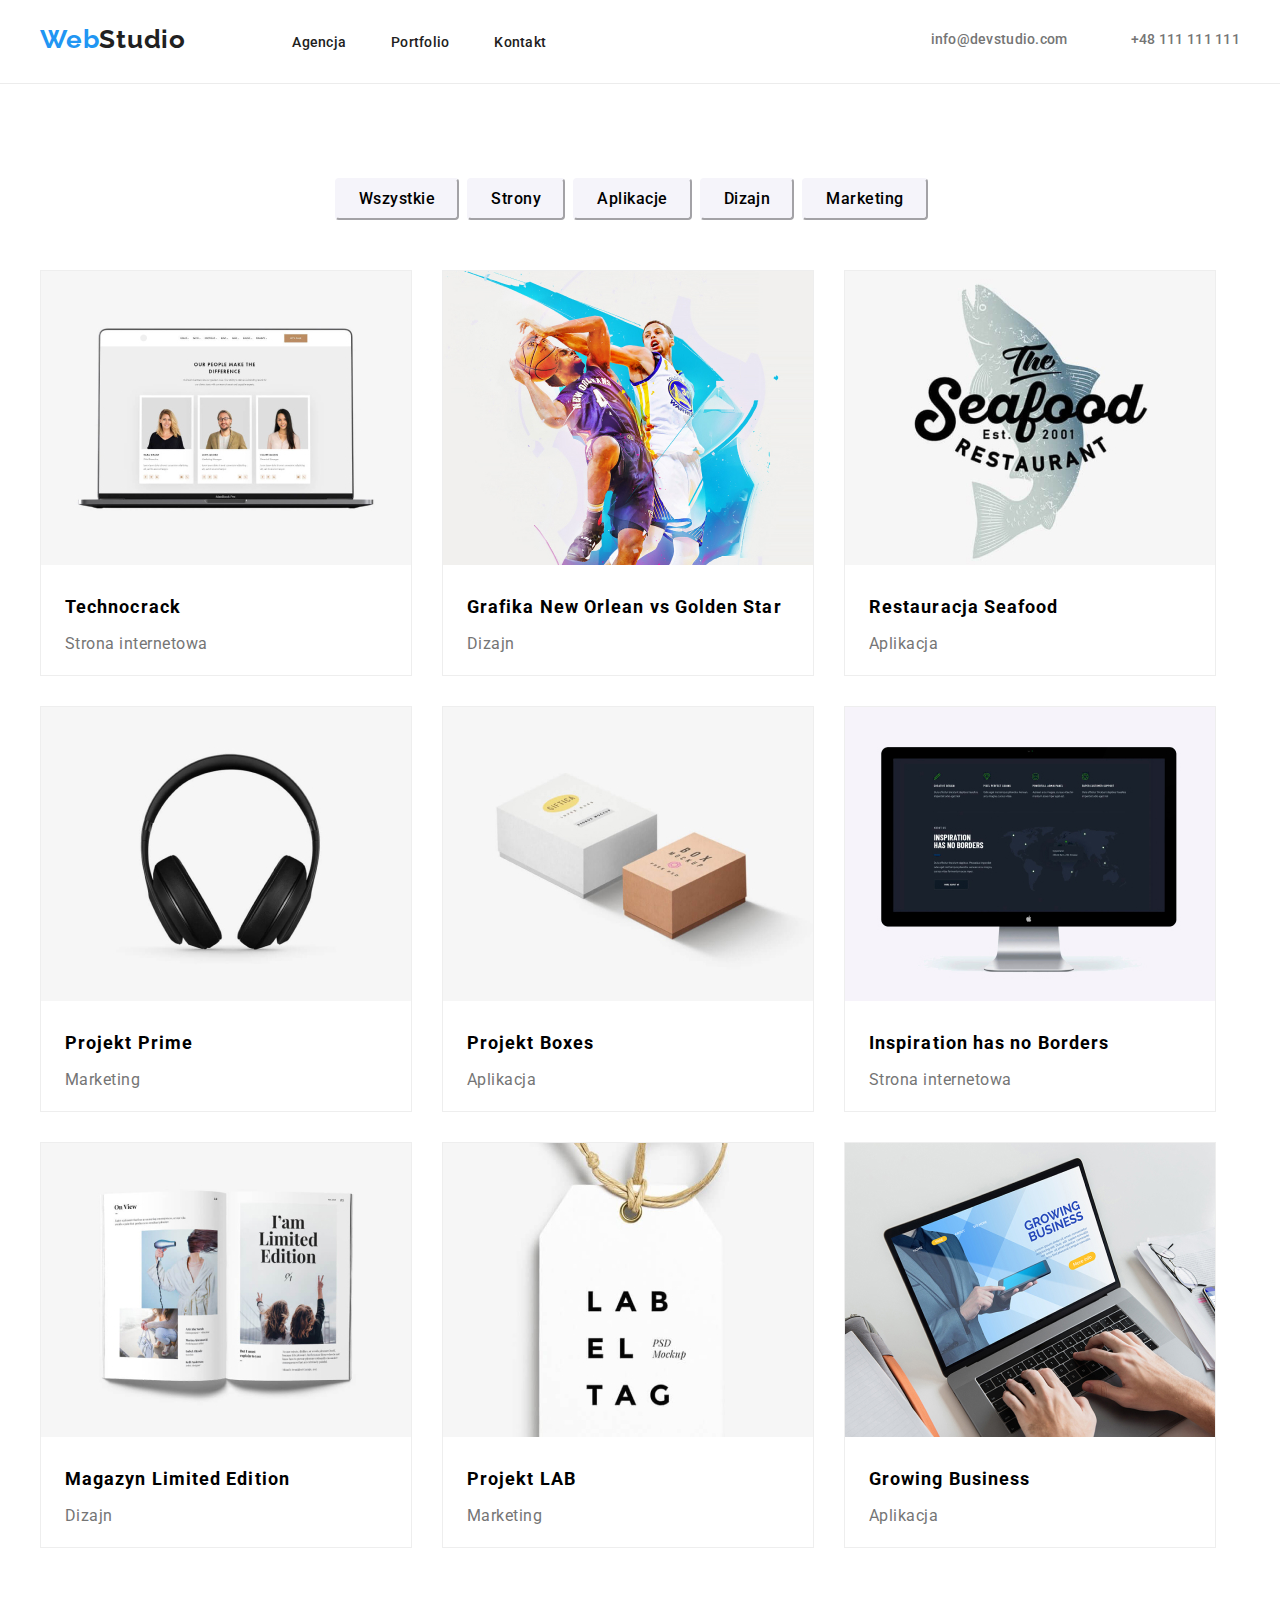
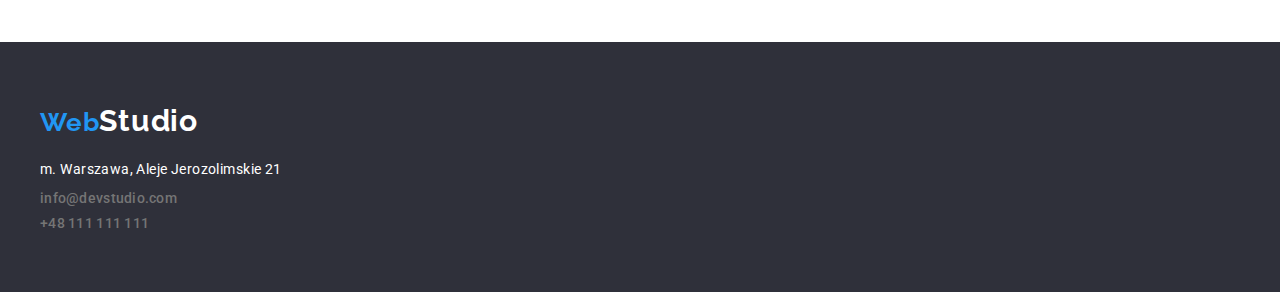
==== commit 4731d589: "working fixes" ====
--- a/portfolio.html
+++ b/portfolio.html
@@ -14,46 +14,49 @@
         />
     </head>
     <body>
-        <div class="wrapper">
-            <header>
-                <div class="header-section">
-                    <a href="index.html" class="logo-header">
-                        <h3 class="logo-style">
-                            <span class="logo-color">Web</span>Studio
-                        </h3></a
-                    >
-                    <nav>
-                        <ul class="menu-list">
-                            <li>
-                                <a href="#agencja" class="nav-links agencja"
-                                    >Agencja</a
-                                >
-                            </li>
-                            <li>
-                                <a
-                                    href="portfolio.html"
-                                    class="nav-links portfolio"
-                                    >Portfolio</a
-                                >
-                            </li>
-                            <li>
-                                <a href="#kontakt" class="nav-links kontakt"
-                                    >Kontakt</a
-                                >
-                            </li>
-                        </ul>
-                    </nav>
-                    <a
-                        href="mail:info@devstudio.com"
-                        class="contact-link-header mail"
-                        >info@devstudio.com</a
-                    >
-                    <a href="tel:+48111111111" class="contact-link-header tel"
-                        >+48 111 111 111</a
-                    >
-                </div>
-            </header>
-
+        <div class="container">
+            <div class="header-container">
+                <header>
+                    <div class="header-section">
+                        <a href="index.html" class="logo-header">
+                            <h3 class="logo-style">
+                                <span class="logo-color">Web</span>Studio
+                            </h3></a
+                        >
+                        <nav>
+                            <ul class="menu-list">
+                                <li>
+                                    <a href="#agencja" class="nav-links agencja"
+                                        >Agencja</a
+                                    >
+                                </li>
+                                <li>
+                                    <a
+                                        href="portfolio.html"
+                                        class="nav-links portfolio"
+                                        >Portfolio</a
+                                    >
+                                </li>
+                                <li>
+                                    <a href="#kontakt" class="nav-links kontakt"
+                                        >Kontakt</a
+                                    >
+                                </li>
+                            </ul>
+                        </nav>
+                        <a
+                            href="mail:info@devstudio.com"
+                            class="contact-link-header mail"
+                            >info@devstudio.com</a
+                        >
+                        <a
+                            href="tel:+48111111111"
+                            class="contact-link-header tel"
+                            >+48 111 111 111</a
+                        >
+                    </div>
+                </header>
+            </div>
             <main>
                 <ul class="portfolio-filter">
                     <li>
@@ -98,7 +101,7 @@
                     </li>
                 </ul>
                 <section>
-                    <div class="container">
+                    <div class="wrapper">
                         <ul class="card-set">
                             <li class="card-item">
                                 <div>
@@ -224,8 +227,8 @@
                     </div>
                 </section>
             </main>
-            <footer>
-                <div class="footer-section">
+            <div class="footer-container">
+                <footer class="footer-section">
                     <a href="#" class="logo-footer"
                         ><h3><span class="logo-color">Web</span>Studio</h3>
                     </a>
@@ -241,8 +244,8 @@
                     <a href="tel:+48111111111" class="contact-link-footer"
                         >+48 111 111 111</a
                     >
-                </div>
-            </footer>
+                </footer>
+            </div>
         </div>
     </body>
 </html>
--- a/css/styles.css
+++ b/css/styles.css
@@ -1,27 +1,39 @@
 :root {
-    --brand-color: #212121;
+    --brand-color-black: #212121;
+    --brand-color-grey: #757575;
+    --brand-color-lightgrey: #f5f4fa;
+    --brand-color-white: #fff;
+    --brand-color-blue: #2196f3;
+    --brand-color-dark: #2f303a;
+    --border-radius-default: 4px;
 }
 * {
     margin: 0;
     padding: 0;
 }
+::after,
+::before {
+    box-sizing: border-box;
+}
 body {
     font-family: "Roboto", sans-serif;
-    color: var (--brand-color);
-}
-.wrapper {
-    max-width: 1600px;
+    color: var (--brand-color-black);
+}
+.container {
+    max-width: 1200px;
+    margin: 0 auto;
+    justify-content: center;
 }
 ul {
     list-style-type: none;
 }
+.header-container {
+    margin: 0 -215px;
+}
 .header-section {
     display: flex;
-    width: 1200px;
-    height: 80px;
-    padding-left: 215px;
-    padding-right: 215px;
-
+    justify-content: space-between;
+    padding: 0px 215px;
     border-bottom: 1px solid #ececec;
 }
 .menu-list {
@@ -36,7 +48,7 @@
     font-size: 26px;
 }
 .logo-color {
-    color: #2196f3;
+    color: var(--brand-color-blue);
     font-size: 26px;
 }
 
@@ -47,7 +59,7 @@
     line-height: 1.19;
     letter-spacing: 0.03em;
     text-decoration: none;
-    color: var(--brand-color);
+    color: var(--brand-color-black);
     margin-top: 24px;
     margin-bottom: 25px;
     margin-right: 93px;
@@ -61,11 +73,11 @@
     line-height: 1.14;
     letter-spacing: 0.02em;
     text-decoration: none;
-    color: var(--brand-color);
+    color: var(--brand-color-black);
 }
 
 .nav-links:hover {
-    color: #2196f3;
+    color: var(--brand-color-blue);
 }
 
 .contact-link-header {
@@ -74,16 +86,16 @@
     line-height: 1.14;
     letter-spacing: 0.02em;
     text-decoration: none;
-    color: #757575;
+    color: var(--brand-color-grey);
     margin-top: 32px;
     margin-bottom: 32px;
 }
 
-.contact-link:hover {
-    color: #2196f3;
-}
-.contact-link:focus {
-    color: #2196f3;
+.contact-link-header:hover {
+    color: var(--brand-color-blue);
+}
+.contact-link-header:focus {
+    color: var(--brand-color-blue);
 }
 
 .tel {
@@ -94,23 +106,21 @@
     display: flex;
     flex-direction: column;
     width: 1600px;
-    height: 600px;
-    background-color: #2f303a;
+    background-color: var(--brand-color-dark);
     align-items: center;
     text-align: center;
     align-content: center;
+    padding: 200px 0;
 }
 .main-claim {
     font-weight: 900;
     font-size: 44px;
     line-height: 1.36;
-
-    margin-top: 200px;
     margin-bottom: 30px;
     letter-spacing: 0.06em;
     text-transform: uppercase;
 
-    color: #ffffff;
+    color: var(--brand-color-white);
 }
 
 .first-cta {
@@ -119,10 +129,10 @@
     justify-content: center;
     letter-spacing: 0.06em;
 
-    background: #2196f3;
+    background: var(--brand-color-blue);
     box-shadow: 0px 4px 4px rgba(0, 0, 0, 0.15);
     border-radius: 4px;
-    border-color: #2196f3;
+    border-color: var(--brand-color-blue);
     width: 200px;
     height: 50px;
 
@@ -132,13 +142,13 @@
 
     letter-spacing: 0.06em;
 
-    color: #ffffff;
+    color: var(--brand-color-white);
 }
 .article-list {
     display: flex;
     justify-content: space-between;
     max-width: 1600px;
-    margin: 94px 215px 0px 215px;
+    margin: 94px 0px 0px 0px; /*tu*/
 }
 .article-items {
     width: 270px;
@@ -149,14 +159,14 @@
     line-height: 1.14;
     letter-spacing: 0.03em;
     text-transform: uppercase;
-    padding-bottom: 10px;
+    margin-bottom: 10px;
 }
 
 .article-text {
     font-size: 14px;
     line-height: 1.71;
     letter-spacing: 0.03em;
-    color: #757575;
+    color: var(--brand-color-grey);
 }
 
 .section-title {
@@ -167,11 +177,10 @@
     letter-spacing: 0.03em;
     padding-top: 94px;
 }
-
 .photo-links {
     display: flex;
     justify-content: space-between;
-    margin: 50px 215px 94px 215px;
+    margin: 50px 15px 94px 15px; /*tu*/
     width: 1170px;
 }
 .person-name {
@@ -183,25 +192,27 @@
     margin-top: 30px;
     margin-bottom: 10px;
 }
-
 .person-position {
     font-size: 16px;
     line-height: 1.18;
     text-align: center;
     letter-spacing: 0.03em;
-    color: #757575;
+    color: var(--brand-color-grey);
+}
+.team-container {
+    margin-left: -215px;
 }
 .team-section {
     width: 1600px;
-    height: 648px;
-    background: #f5f4fa;
+    background: var(--brand-color-lightgrey);
+    padding-bottom: 94px;
 }
 .team {
     display: flex;
     flex-direction: row;
     justify-content: space-between;
     max-width: 1170px;
-    margin: 50px 215px 94px 215px;
+    margin: 50px 0px 0px 215px; /*tu*/
 }
 .team-item {
     display: flex;
@@ -210,20 +221,25 @@
     width: 270px;
     height: 368px;
     left: 215px;
-    top: 1635px;
-
-    background: #ffffff;
+
+    background: var(--brand-color-white);
     box-shadow: 0px 1px 3px rgba(0, 0, 0, 0.12), 0px 1px 1px rgba(0, 0, 0, 0.14),
         0px 2px 1px rgba(0, 0, 0, 0.2);
     border-radius: 0px 0px 4px 4px;
 }
-
+.footer-container {
+    width: 1600px;
+    display: flex;
+    flex-direction: column;
+
+    justify-items: center;
+    margin-left: -215px;
+}
 .footer-section {
     display: flex;
     flex-direction: column;
-    background-color: #2f303a;
-    height: 252px;
-    padding-left: 215px;
+    padding: 60px 215px;
+    background-color: var(--brand-color-dark);
 }
 .logo-footer {
     font-family: "Raleway";
@@ -232,8 +248,7 @@
     line-height: 1.19;
     letter-spacing: 0.03em;
     text-decoration: none;
-    color: #ffffff;
-    margin-top: 60px;
+    color: var(--brand-color-white);
 }
 .address-text {
     font-size: 14px;
@@ -241,8 +256,8 @@
     font-style: normal;
     letter-spacing: 0.03em;
 
-    color: #ffffff;
-    padding-top: 20px;
+    color: var(--brand-color-white);
+    margin-top: 20px;
 }
 
 .contact-link-footer {
@@ -251,11 +266,91 @@
     line-height: 1.14;
     letter-spacing: 0.02em;
     text-decoration: none;
-    color: #757575;
-    padding-top: 9px;
-}
-
-/* portolio.html */
+    color: var(--brand-color-grey);
+    margin-top: 9px;
+}
+
+/* 
+
+
+
+
+portolio.html
+
+
+
+
+*/
+
+.portfolio-filter {
+    display: flex;
+    flex-direction: row;
+    width: 572px;
+    align-content: center;
+    margin-top: 94px;
+    margin-left: 295px;
+    gap: 8px;
+}
+
+.portfolio-button-filter {
+    background: var(--brand-color-lightgrey);
+    border-radius: 4px;
+    border-color: var(--brand-color-lightgrey);
+
+    font-family: "Roboto";
+    font-weight: 500;
+    font-size: 16px;
+    line-height: 1.62;
+
+    text-align: center;
+    letter-spacing: 0.03em;
+    padding: 6px 22px 6px 22px;
+    color: var(--brand-color);
+}
+.portfolio-button-filter:hover {
+    background-color: var(--brand-color-blue);
+    color: var(--brand-color-white);
+    box-shadow: 0px 3px 1px rgba(0, 0, 0, 0.1), 0px 1px 2px rgba(0, 0, 0, 0.08),
+        0px 2px 2px rgba(0, 0, 0, 0.12);
+    border-radius: 4px;
+}
+.portfolio-button-filter:active {
+    background: var(--brand-color-blue);
+    box-shadow: 0px 3px 1px rgba(0, 0, 0, 0.1), 0px 1px 2px rgba(0, 0, 0, 0.08),
+        0px 2px 2px rgba(0, 0, 0, 0.12);
+    border-radius: 4px;
+    border-color: var(--brand-color-blue);
+    color: var(--brand-color-white);
+}
+.portfolio-button-filter:focus {
+    background-color: var(--brand-color-blue);
+    color: var(--brand-color-white);
+    box-shadow: 0px 3px 1px rgba(0, 0, 0, 0.1), 0px 1px 2px rgba(0, 0, 0, 0.08),
+        0px 2px 2px rgba(0, 0, 0, 0.12);
+    border-radius: 4px;
+}
+
+.wrapper {
+    display: flex;
+    flex-wrap: wrap;
+    width: 1200px;
+    justify-content: center;
+    margin-top: 50px;
+    margin-bottom: 94px;
+}
+.card-set {
+    display: flex;
+    flex-wrap: wrap;
+    gap: 30px;
+    list-style: none;
+}
+.card-item {
+    width: 370px;
+    height: 404px;
+    background: var(--brand-color-white);
+    border: 1px solid #eeeeee;
+}
+
 .product-name {
     font-weight: 700;
     font-size: 18px;
@@ -271,71 +366,7 @@
     line-height: 1.88;
     text-align: left;
     letter-spacing: 0.03em;
-    color: #757575;
+    color: var(--brand-color-grey);
     margin-left: 24px;
     margin-top: 4px;
 }
-
-.portfolio-button-filter {
-    background: #f5f4fa;
-    border-radius: 4px;
-    border-color: #f5f4fa;
-
-    font-family: "Roboto";
-    font-weight: 500;
-    font-size: 16px;
-    line-height: 1.62;
-
-    text-align: center;
-    letter-spacing: 0.03em;
-    padding: 6px 22px 6px 22px;
-    color: var(--brand-color);
-}
-
-.portfolio-button-filter:active {
-    background: #2196f3;
-    box-shadow: 0px 3px 1px rgba(0, 0, 0, 0.1), 0px 1px 2px rgba(0, 0, 0, 0.08),
-        0px 2px 2px rgba(0, 0, 0, 0.12);
-    border-radius: 4px;
-    border-color: #2196f3;
-    color: #ffffff;
-}
-
-.portfolio-button-filter:visited {
-    background-color: #2196f3;
-    color: #ffffff;
-}
-.portfolio-filter {
-    display: flex;
-    flex-direction: row;
-    width: 572px;
-    justify-content: center;
-    margin-top: 94px;
-    margin-left: 510px;
-    gap: 8px;
-}
-.container {
-    display: flex;
-    flex-wrap: wrap;
-    width: 1200px;
-    justify-content: center;
-    margin-left: 215px;
-    margin-top: 50px;
-    margin-bottom: 94px;
-}
-.card-set {
-    display: flex;
-    /* Make a flex container multiline */
-    flex-wrap: wrap;
-    /* Set gap between rows and columns */
-
-    gap: 30px;
-    padding: 0;
-    list-style: none;
-}
-.card-item {
-    width: 370px;
-    height: 404px;
-    background: #ffffff;
-    border: 1px solid #eeeeee;
-}
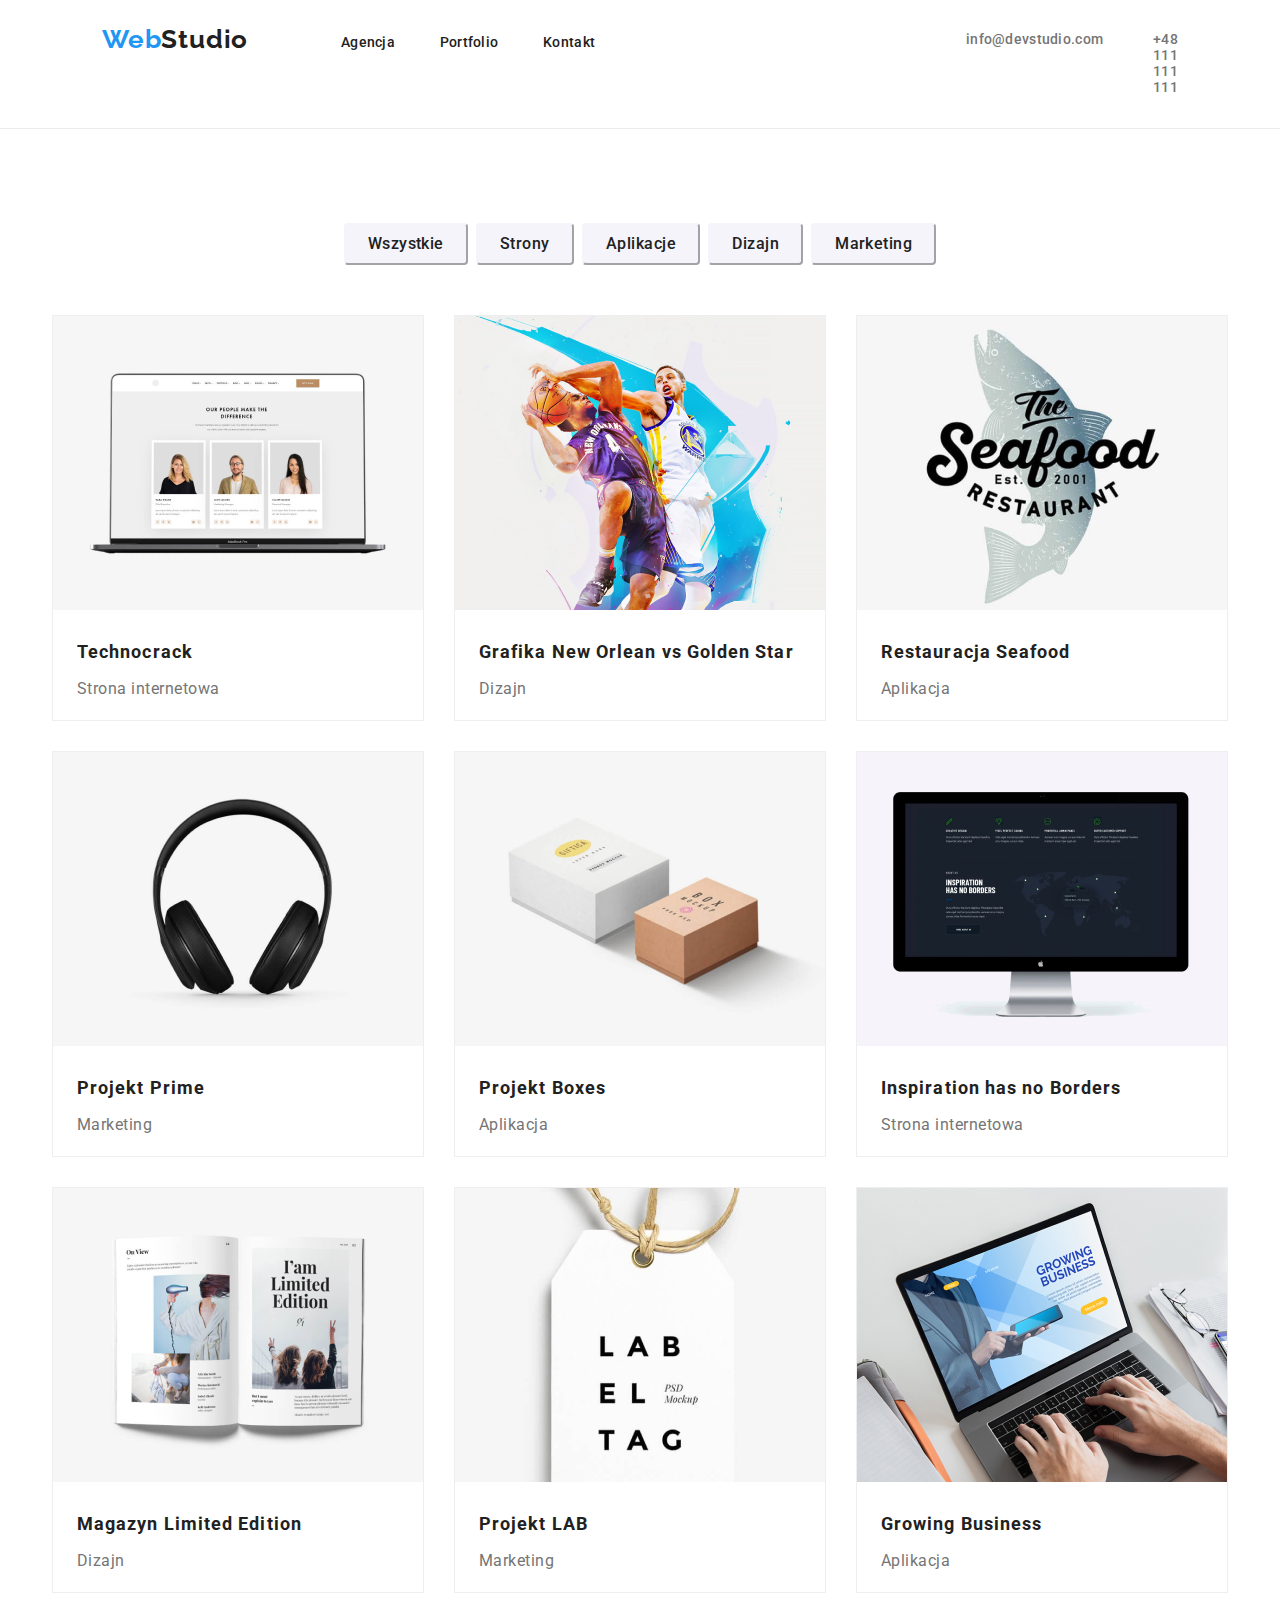
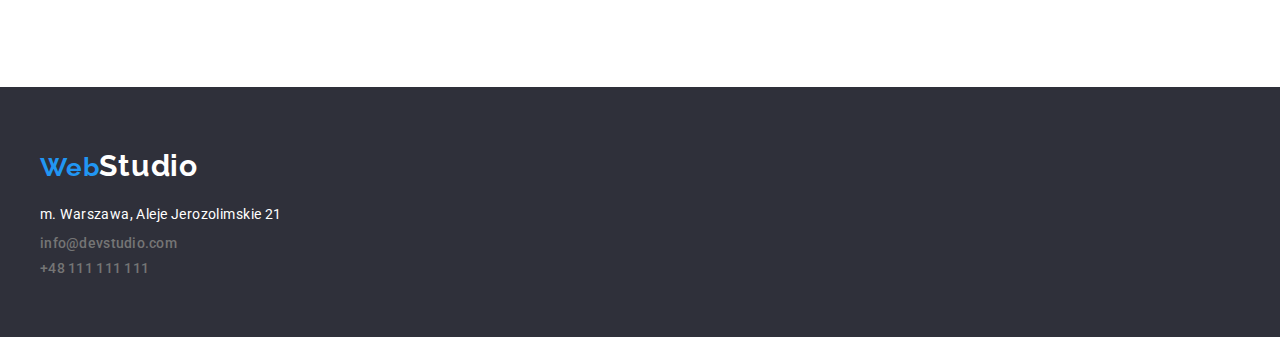
==== commit 6dbade48: "update" ====
--- a/portfolio.html
+++ b/portfolio.html
@@ -4,7 +4,7 @@
         <meta charset="UTF-8" />
         <meta http-equiv="X-UA-Compatible" content="IE=edge" />
         <meta name="viewport" content="width=device-width, initial-scale=1.0" />
-        <title>WebStudio</title>
+        <title>Portfolio</title>
         <link rel="stylesheet" href="css/styles.css" />
         <link rel="preconnect" href="https://fonts.googleapis.com" />
         <link rel="preconnect" href="https://fonts.gstatic.com" crossorigin />
@@ -15,48 +15,40 @@
     </head>
     <body>
         <div class="container">
-            <div class="header-container">
-                <header>
-                    <div class="header-section">
-                        <a href="index.html" class="logo-header">
-                            <h3 class="logo-style">
-                                <span class="logo-color">Web</span>Studio
-                            </h3></a
-                        >
-                        <nav>
-                            <ul class="menu-list">
-                                <li>
-                                    <a href="#agencja" class="nav-links agencja"
-                                        >Agencja</a
-                                    >
-                                </li>
-                                <li>
-                                    <a
-                                        href="portfolio.html"
-                                        class="nav-links portfolio"
-                                        >Portfolio</a
-                                    >
-                                </li>
-                                <li>
-                                    <a href="#kontakt" class="nav-links kontakt"
-                                        >Kontakt</a
-                                    >
-                                </li>
-                            </ul>
-                        </nav>
-                        <a
-                            href="mail:info@devstudio.com"
-                            class="contact-link-header mail"
-                            >info@devstudio.com</a
-                        >
-                        <a
-                            href="tel:+48111111111"
-                            class="contact-link-header tel"
-                            >+48 111 111 111</a
-                        >
-                    </div>
-                </header>
-            </div>
+            <header class="header-section">
+                <a href="#" class="logo-header">
+                    <h3 class="logo-style">
+                        <span class="logo-color">Web</span>Studio
+                    </h3></a
+                >
+                <nav>
+                    <ul class="nav-list">
+                        <li>
+                            <a href="#agencja" class="nav-links agencja"
+                                >Agencja</a
+                            >
+                        </li>
+                        <li>
+                            <a href="portfolio.html" class="nav-links portfolio"
+                                >Portfolio</a
+                            >
+                        </li>
+                        <li>
+                            <a href="#kontakt" class="nav-links kontakt"
+                                >Kontakt</a
+                            >
+                        </li>
+                    </ul>
+                </nav>
+                <a
+                    href="mail:info@devstudio.com"
+                    class="contact-link-header mail"
+                    >info@devstudio.com</a
+                >
+                <a href="tel:+48111111111" class="contact-link-header tel"
+                    >+48 111 111 111</a
+                >
+            </header>
             <main>
                 <ul class="portfolio-filter">
                     <li>
@@ -100,131 +92,123 @@
                         </button>
                     </li>
                 </ul>
-                <section>
-                    <div class="wrapper">
-                        <ul class="card-set">
-                            <li class="card-item">
-                                <div>
-                                    <img
-                                        src="images/main/portoflio/1technologia.jpg"
-                                        alt="Laptop z wyswietlona strona internetowa"
-                                        width="370"
-                                        height="294"
-                                    />
-                                    <p class="product-name">Technocrack</p>
-                                    <p class="product-field">
-                                        Strona internetowa
-                                    </p>
-                                </div>
-                            </li>
-                            <li class="card-item">
-                                <div>
-                                    <img
-                                        src="images/main/portoflio/2grafika.jpg"
-                                        alt="Grafika przedstawia dwóch koszykarzy."
-                                        width="370"
-                                        height="294"
-                                    />
-                                    <p class="product-name">
-                                        Grafika New Orlean vs Golden Star
-                                    </p>
-                                    <p class="product-field">Dizajn</p>
-                                </div>
-                            </li>
-                            <li class="card-item">
-                                <div>
-                                    <img
-                                        src="images/main/portoflio/3restauracja.jpg"
-                                        alt="Logo restauracji Seafood"
-                                        width="370"
-                                        height="294"
-                                    />
-                                    <p class="product-name">
-                                        Restauracja Seafood
-                                    </p>
-                                    <p class="product-field">Aplikacja</p>
-                                </div>
-                            </li>
-                            <li class="card-item">
-                                <div>
-                                    <img
-                                        src="images/main/portoflio/4projektprime.jpg"
-                                        alt="Laptop z wyswietlona strona internetowa"
-                                        width="370"
-                                        height="294"
-                                    />
-                                    <p class="product-name">Projekt Prime</p>
-                                    <p class="product-field">Marketing</p>
-                                </div>
-                            </li>
-                            <li class="card-item">
-                                <div>
-                                    <img
-                                        src="images/main/portoflio/5projektbox.jpg"
-                                        alt="Laptop z wyswietlona strona internetowa"
-                                        width="370"
-                                        height="294"
-                                    />
-                                    <p class="product-name">Projekt Boxes</p>
-                                    <p class="product-field">Aplikacja</p>
-                                </div>
-                            </li>
-                            <li class="card-item">
-                                <div>
-                                    <img
-                                        src="images/main/portoflio/6inspiration.jpg"
-                                        alt="Laptop z wyswietlona strona internetowa"
-                                        width="370"
-                                        height="294"
-                                    />
-                                    <p class="product-name">
-                                        Inspiration has no Borders
-                                    </p>
-                                    <p class="product-field">
-                                        Strona internetowa
-                                    </p>
-                                </div>
-                            </li>
-                            <li class="card-item">
-                                <div>
-                                    <img
-                                        src="images/main/portoflio/7magazyn.jpg"
-                                        alt="Laptop z wyswietlona strona internetowa"
-                                        width="370"
-                                        height="294"
-                                    />
-                                    <p class="product-name">
-                                        Magazyn Limited Edition
-                                    </p>
-                                    <p class="product-field">Dizajn</p>
-                                </div>
-                            </li>
-                            <li class="card-item">
-                                <div>
-                                    <img
-                                        src="images/main/portoflio/8projektlab.jpg"
-                                        alt="Laptop z wyswietlona strona internetowa"
-                                        width="370"
-                                        height="294"
-                                    />
-                                    <p class="product-name">Projekt LAB</p>
-                                    <p class="product-field">Marketing</p>
-                                </div>
-                            </li>
-                            <li class="card-item">
-                                <div>
-                                    <img
-                                        src="images/main/portoflio/9growing.jpg"
-                                        alt="Laptop z wyswietlona strona internetowa"
-                                        width="370"
-                                        height="294"
-                                    />
-                                    <p class="product-name">Growing Business</p>
-                                    <p class="product-field">Aplikacja</p>
-                                </div>
-                            </li>
-                        </ul>
-                    </div>
+                <section class="projects">
+                    <ul class="card-set">
+                        <li class="card-item">
+                            <div>
+                                <img
+                                    src="images/main/portoflio/1technologia.jpg"
+                                    alt="Laptop z wyswietlona strona internetowa"
+                                    width="370"
+                                    height="294"
+                                />
+                                <p class="product-name">Technocrack</p>
+                                <p class="product-field">Strona internetowa</p>
+                            </div>
+                        </li>
+                        <li class="card-item">
+                            <div>
+                                <img
+                                    src="images/main/portoflio/2grafika.jpg"
+                                    alt="Grafika przedstawia dwóch koszykarzy."
+                                    width="370"
+                                    height="294"
+                                />
+                                <p class="product-name">
+                                    Grafika New Orlean vs Golden Star
+                                </p>
+                                <p class="product-field">Dizajn</p>
+                            </div>
+                        </li>
+                        <li class="card-item">
+                            <div>
+                                <img
+                                    src="images/main/portoflio/3restauracja.jpg"
+                                    alt="Logo restauracji Seafood"
+                                    width="370"
+                                    height="294"
+                                />
+                                <p class="product-name">Restauracja Seafood</p>
+                                <p class="product-field">Aplikacja</p>
+                            </div>
+                        </li>
+                        <li class="card-item">
+                            <div>
+                                <img
+                                    src="images/main/portoflio/4projektprime.jpg"
+                                    alt="Laptop z wyswietlona strona internetowa"
+                                    width="370"
+                                    height="294"
+                                />
+                                <p class="product-name">Projekt Prime</p>
+                                <p class="product-field">Marketing</p>
+                            </div>
+                        </li>
+                        <li class="card-item">
+                            <div>
+                                <img
+                                    src="images/main/portoflio/5projektbox.jpg"
+                                    alt="Laptop z wyswietlona strona internetowa"
+                                    width="370"
+                                    height="294"
+                                />
+                                <p class="product-name">Projekt Boxes</p>
+                                <p class="product-field">Aplikacja</p>
+                            </div>
+                        </li>
+                        <li class="card-item">
+                            <div>
+                                <img
+                                    src="images/main/portoflio/6inspiration.jpg"
+                                    alt="Laptop z wyswietlona strona internetowa"
+                                    width="370"
+                                    height="294"
+                                />
+                                <p class="product-name">
+                                    Inspiration has no Borders
+                                </p>
+                                <p class="product-field">Strona internetowa</p>
+                            </div>
+                        </li>
+                        <li class="card-item">
+                            <div>
+                                <img
+                                    src="images/main/portoflio/7magazyn.jpg"
+                                    alt="Laptop z wyswietlona strona internetowa"
+                                    width="370"
+                                    height="294"
+                                />
+                                <p class="product-name">
+                                    Magazyn Limited Edition
+                                </p>
+                                <p class="product-field">Dizajn</p>
+                            </div>
+                        </li>
+                        <li class="card-item">
+                            <div>
+                                <img
+                                    src="images/main/portoflio/8projektlab.jpg"
+                                    alt="Laptop z wyswietlona strona internetowa"
+                                    width="370"
+                                    height="294"
+                                />
+                                <p class="product-name">Projekt LAB</p>
+                                <p class="product-field">Marketing</p>
+                            </div>
+                        </li>
+                        <li class="card-item">
+                            <div>
+                                <img
+                                    src="images/main/portoflio/9growing.jpg"
+                                    alt="Laptop z wyswietlona strona internetowa"
+                                    width="370"
+                                    height="294"
+                                />
+                                <p class="product-name">Growing Business</p>
+                                <p class="product-field">Aplikacja</p>
+                            </div>
+                        </li>
+                    </ul>
                 </section>
             </main>
             <div class="footer-container">
--- a/css/styles.css
+++ b/css/styles.css
@@ -17,26 +17,25 @@
 }
 body {
     font-family: "Roboto", sans-serif;
-    color: var (--brand-color-black);
+    color: var(--brand-color-black);
 }
 .container {
-    max-width: 1200px;
+    display: flex;
+    flex-direction: column;
     margin: 0 auto;
     justify-content: center;
 }
 ul {
     list-style-type: none;
 }
-.header-container {
-    margin: 0 -215px;
-}
+
 .header-section {
     display: flex;
-    justify-content: space-between;
+    justify-content: center;
     padding: 0px 215px;
     border-bottom: 1px solid #ececec;
 }
-.menu-list {
+.nav-list {
     display: flex;
     width: 254px;
     justify-content: space-between;
@@ -44,13 +43,6 @@
     margin-bottom: 32px;
     margin-right: 371px;
 }
-.logo-style {
-    font-size: 26px;
-}
-.logo-color {
-    color: var(--brand-color-blue);
-    font-size: 26px;
-}
 
 .logo-header {
     font-family: "Raleway";
@@ -64,6 +56,13 @@
     margin-bottom: 25px;
     margin-right: 93px;
 }
+.logo-style {
+    font-size: 26px;
+}
+.logo-color {
+    color: var(--brand-color-blue);
+    font-size: 26px;
+}
 .pointer {
     cursor: pointer;
 }
@@ -105,7 +104,6 @@
 .main-board {
     display: flex;
     flex-direction: column;
-    width: 1600px;
     background-color: var(--brand-color-dark);
     align-items: center;
     text-align: center;
@@ -146,9 +144,9 @@
 }
 .article-list {
     display: flex;
-    justify-content: space-between;
-    max-width: 1600px;
-    margin: 94px 0px 0px 0px; /*tu*/
+    justify-content: center;
+    gap: 30px;
+    margin: 94px 0px;
 }
 .article-items {
     width: 270px;
@@ -169,19 +167,28 @@
     color: var(--brand-color-grey);
 }
 
-.section-title {
+.section-title-what {
     font-weight: 700;
     font-size: 36px;
     line-height: 1.16;
     text-align: center;
     letter-spacing: 0.03em;
+    padding-bottom: 50px;
+}
+.photo-links {
+    display: flex;
+    justify-content: center;
+    gap: 30px;
+    margin-bottom: 94px;
+}
+
+.section-title-who {
+    font-weight: 700;
+    font-size: 36px;
+    line-height: 1.16;
+    text-align: center;
+    letter-spacing: 0.03em;
     padding-top: 94px;
-}
-.photo-links {
-    display: flex;
-    justify-content: space-between;
-    margin: 50px 15px 94px 15px; /*tu*/
-    width: 1170px;
 }
 .person-name {
     font-weight: 500;
@@ -199,21 +206,22 @@
     letter-spacing: 0.03em;
     color: var(--brand-color-grey);
 }
+
 .team-container {
-    margin-left: -215px;
-}
-.team-section {
-    width: 1600px;
+    display: flex;
+    flex-direction: column;
+    justify-content: center;
     background: var(--brand-color-lightgrey);
     padding-bottom: 94px;
 }
 .team {
     display: flex;
     flex-direction: row;
-    justify-content: space-between;
-    max-width: 1170px;
-    margin: 50px 0px 0px 215px; /*tu*/
-}
+    justify-content: center;
+    gap: 30px;
+    margin-top: 50px;
+}
+
 .team-item {
     display: flex;
     flex-direction: column;
@@ -228,18 +236,15 @@
     border-radius: 0px 0px 4px 4px;
 }
 .footer-container {
-    width: 1600px;
-    display: flex;
-    flex-direction: column;
-
-    justify-items: center;
-    margin-left: -215px;
+    display: flex;
+    justify-content: center;
+    padding: 60px 0;
+    background-color: var(--brand-color-dark);
 }
 .footer-section {
     display: flex;
     flex-direction: column;
-    padding: 60px 215px;
-    background-color: var(--brand-color-dark);
+    width: 1200px;
 }
 .logo-footer {
     font-family: "Raleway";
@@ -285,10 +290,8 @@
 .portfolio-filter {
     display: flex;
     flex-direction: row;
-    width: 572px;
-    align-content: center;
+    justify-content: center;
     margin-top: 94px;
-    margin-left: 295px;
     gap: 8px;
 }
 
@@ -330,10 +333,8 @@
     border-radius: 4px;
 }
 
-.wrapper {
-    display: flex;
-    flex-wrap: wrap;
-    width: 1200px;
+.projects {
+    display: flex;
     justify-content: center;
     margin-top: 50px;
     margin-bottom: 94px;
@@ -341,6 +342,8 @@
 .card-set {
     display: flex;
     flex-wrap: wrap;
+    flex-basis: 1200px;
+    justify-content: center;
     gap: 30px;
     list-style: none;
 }
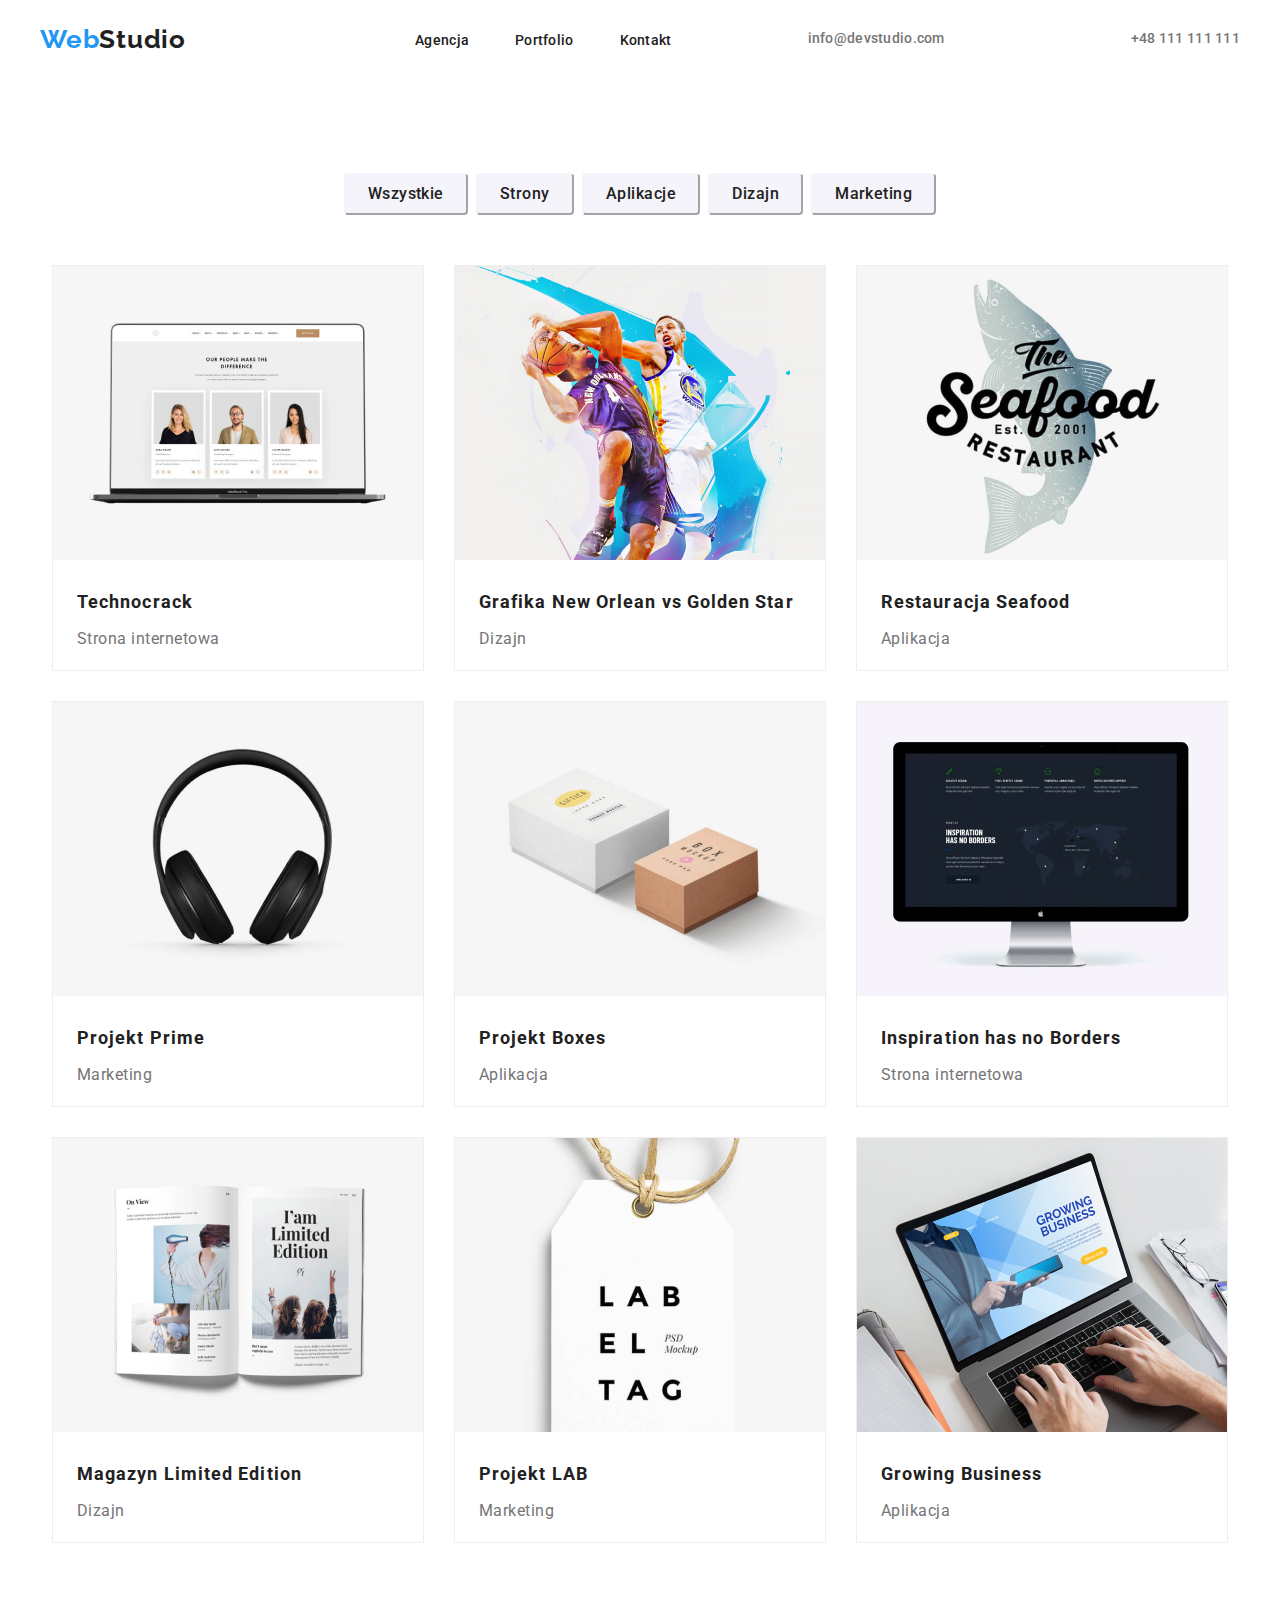
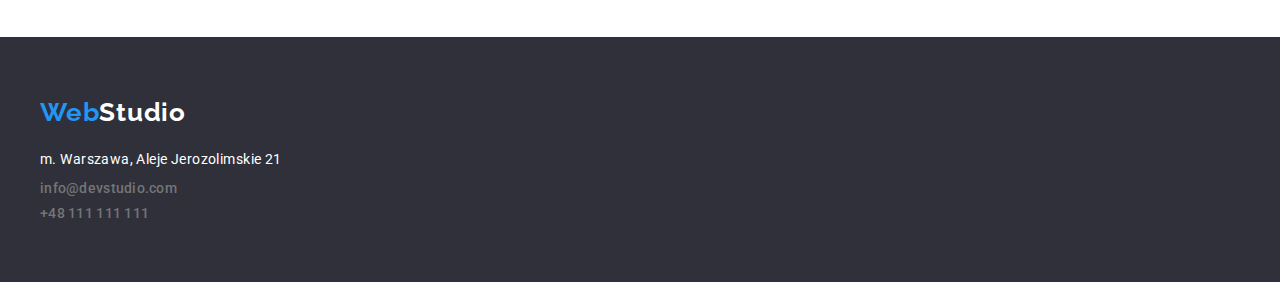
==== commit 4eeaefd5: "update" ====
--- a/portfolio.html
+++ b/portfolio.html
@@ -4,7 +4,7 @@
         <meta charset="UTF-8" />
         <meta http-equiv="X-UA-Compatible" content="IE=edge" />
         <meta name="viewport" content="width=device-width, initial-scale=1.0" />
-        <title>Portfolio</title>
+        <title>WebStudio-Portfolio</title>
         <link rel="stylesheet" href="css/styles.css" />
         <link rel="preconnect" href="https://fonts.googleapis.com" />
         <link rel="preconnect" href="https://fonts.gstatic.com" crossorigin />
@@ -211,10 +211,12 @@
                     </ul>
                 </section>
             </main>
-            <div class="footer-container">
-                <footer class="footer-section">
+            <footer class="footer-container">
+                <div class="footer-section">
                     <a href="#" class="logo-footer"
-                        ><h3><span class="logo-color">Web</span>Studio</h3>
+                        ><h3 class="logo-style">
+                            <span class="logo-color">Web</span>Studio
+                        </h3>
                     </a>
                     <address class="address-text">
                         m. Warszawa, Aleje Jerozolimskie 21
@@ -228,8 +230,8 @@
                     <a href="tel:+48111111111" class="contact-link-footer"
                         >+48 111 111 111</a
                     >
-                </footer>
-            </div>
+                </div>
+            </footer>
         </div>
     </body>
 </html>
--- a/css/styles.css
+++ b/css/styles.css
@@ -28,20 +28,33 @@
 ul {
     list-style-type: none;
 }
-
+.header-line {
+    border-bottom: 1px solid #ececec;
+}
 .header-section {
     display: flex;
-    justify-content: center;
-    padding: 0px 215px;
-    border-bottom: 1px solid #ececec;
+    justify-content: space-between;
+    align-items: center;
+    padding: 24px 0px;
+    width: 100%;
+    max-width: 1200px;
+    margin: auto;
+}
+.header-left {
+    display: flex;
+    flex-direction: row;
+}
+.header-right {
+    display: flex;
 }
 .nav-list {
     display: flex;
-    width: 254px;
-    justify-content: space-between;
+    flex-wrap: wrap;
+    gap: 46px;
+    align-items: center;
+    /* width: 254px;
     margin-top: 32px;
-    margin-bottom: 32px;
-    margin-right: 371px;
+    margin-bottom: 32px; */
 }
 
 .logo-header {
@@ -52,12 +65,10 @@
     letter-spacing: 0.03em;
     text-decoration: none;
     color: var(--brand-color-black);
-    margin-top: 24px;
-    margin-bottom: 25px;
-    margin-right: 93px;
 }
 .logo-style {
     font-size: 26px;
+    margin-right: 93px;
 }
 .logo-color {
     color: var(--brand-color-blue);
@@ -86,8 +97,6 @@
     letter-spacing: 0.02em;
     text-decoration: none;
     color: var(--brand-color-grey);
-    margin-top: 32px;
-    margin-bottom: 32px;
 }
 
 .contact-link-header:hover {
